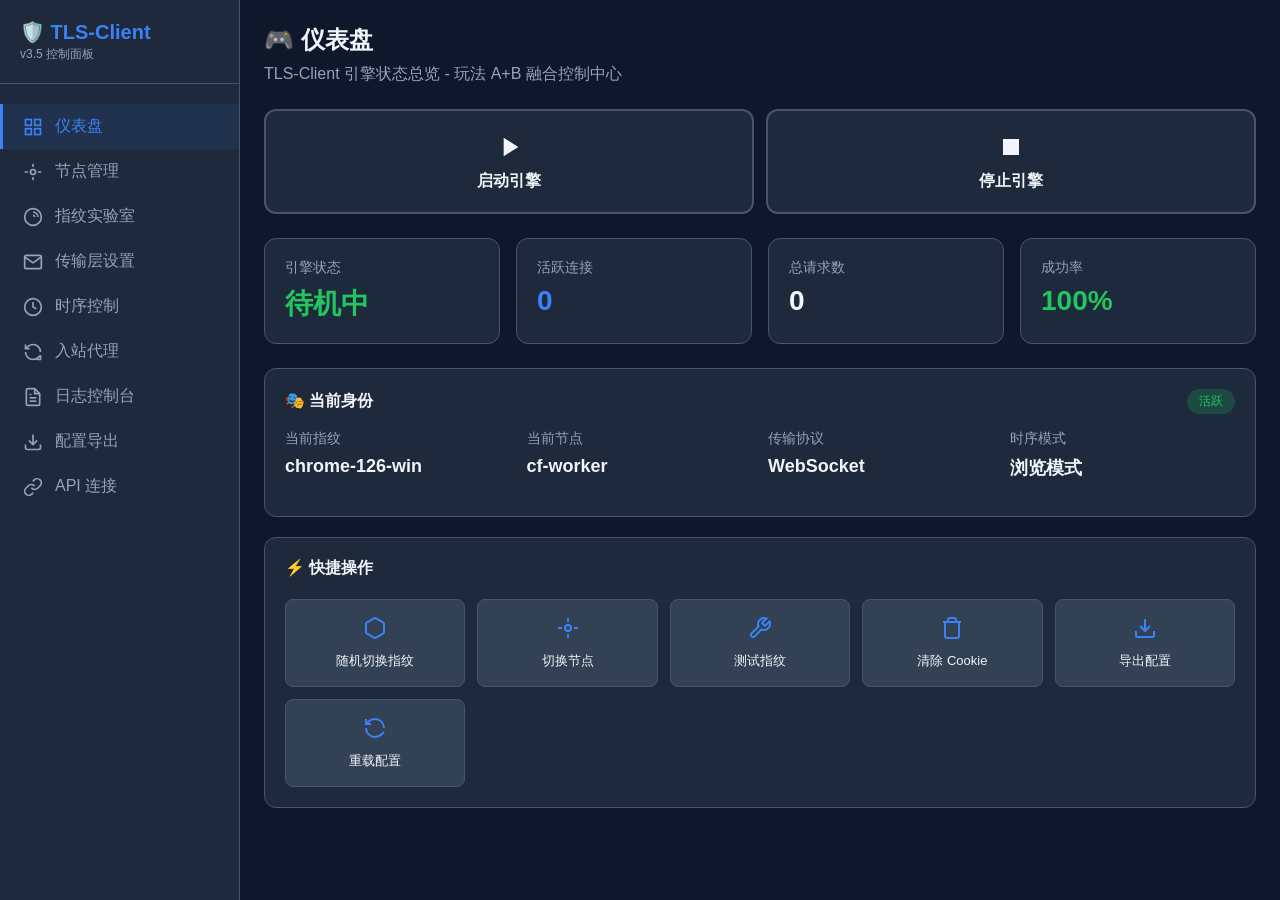
==== pkg/api/webui/index.html @ 2408e182 "Create index.html" ====
<!DOCTYPE html>
<html lang="zh-CN">
<head>
    <meta charset="UTF-8">
    <meta name="viewport" content="width=device-width, initial-scale=1.0">
    <title>TLS-Client 控制面板 v3.5</title>
    <style>
        * { margin: 0; padding: 0; box-sizing: border-box; }
        :root {
            --bg-primary: #0f172a;
            --bg-secondary: #1e293b;
            --bg-tertiary: #334155;
            --text-primary: #f1f5f9;
            --text-secondary: #94a3b8;
            --accent-blue: #3b82f6;
            --accent-green: #22c55e;
            --accent-yellow: #eab308;
            --accent-red: #ef4444;
            --accent-purple: #a855f7;
            --border-color: #475569;
        }
        body {
            font-family: -apple-system, BlinkMacSystemFont, 'Segoe UI', Roboto, sans-serif;
            background: var(--bg-primary);
            color: var(--text-primary);
            min-height: 100vh;
            display: flex;
        }
        .sidebar {
            width: 240px;
            background: var(--bg-secondary);
            border-right: 1px solid var(--border-color);
            padding: 20px 0;
            display: flex;
            flex-direction: column;
        }
        .logo {
            padding: 0 20px 20px;
            border-bottom: 1px solid var(--border-color);
            margin-bottom: 20px;
        }
        .logo h1 {
            font-size: 20px;
            color: var(--accent-blue);
        }
        .logo span {
            font-size: 12px;
            color: var(--text-secondary);
        }
        .nav-item {
            padding: 12px 20px;
            cursor: pointer;
            display: flex;
            align-items: center;
            gap: 12px;
            color: var(--text-secondary);
            transition: all 0.2s;
            border-left: 3px solid transparent;
        }
        .nav-item:hover {
            background: var(--bg-tertiary);
            color: var(--text-primary);
        }
        .nav-item.active {
            background: rgba(59, 130, 246, 0.1);
            color: var(--accent-blue);
            border-left-color: var(--accent-blue);
        }
        .nav-item svg {
            width: 20px;
            height: 20px;
        }
        .main-content {
            flex: 1;
            padding: 24px;
            overflow-y: auto;
            max-height: 100vh;
        }
        .page { display: none; }
        .page.active { display: block; }
        .page-header {
            margin-bottom: 24px;
        }
        .page-header h2 {
            font-size: 24px;
            margin-bottom: 8px;
        }
        .page-header p {
            color: var(--text-secondary);
        }
        .card {
            background: var(--bg-secondary);
            border: 1px solid var(--border-color);
            border-radius: 12px;
            padding: 20px;
            margin-bottom: 20px;
        }
        .card-header {
            display: flex;
            justify-content: space-between;
            align-items: center;
            margin-bottom: 16px;
        }
        .card-header h3 {
            font-size: 16px;
            display: flex;
            align-items: center;
            gap: 8px;
        }
        .stats-grid {
            display: grid;
            grid-template-columns: repeat(auto-fit, minmax(200px, 1fr));
            gap: 16px;
            margin-bottom: 24px;
        }
        .stat-card {
            background: var(--bg-secondary);
            border: 1px solid var(--border-color);
            border-radius: 12px;
            padding: 20px;
        }
        .stat-card .label {
            color: var(--text-secondary);
            font-size: 14px;
            margin-bottom: 8px;
        }
        .stat-card .value {
            font-size: 28px;
            font-weight: bold;
        }
        .stat-card .value.green { color: var(--accent-green); }
        .stat-card .value.blue { color: var(--accent-blue); }
        .stat-card .value.yellow { color: var(--accent-yellow); }
        .stat-card .value.red { color: var(--accent-red); }
        .form-group {
            margin-bottom: 16px;
        }
        .form-group label {
            display: block;
            margin-bottom: 8px;
            color: var(--text-secondary);
            font-size: 14px;
        }
        .form-group input,
        .form-group select,
        .form-group textarea {
            width: 100%;
            padding: 10px 14px;
            background: var(--bg-tertiary);
            border: 1px solid var(--border-color);
            border-radius: 8px;
            color: var(--text-primary);
            font-size: 14px;
        }
        .form-group input:focus,
        .form-group select:focus,
        .form-group textarea:focus {
            outline: none;
            border-color: var(--accent-blue);
        }
        .form-group textarea {
            min-height: 120px;
            font-family: monospace;
        }
        .form-row {
            display: grid;
            grid-template-columns: repeat(auto-fit, minmax(200px, 1fr));
            gap: 16px;
        }
        .btn {
            padding: 10px 20px;
            border: none;
            border-radius: 8px;
            font-size: 14px;
            font-weight: 500;
            cursor: pointer;
            display: inline-flex;
            align-items: center;
            gap: 8px;
            transition: all 0.2s;
        }
        .btn-primary {
            background: var(--accent-blue);
            color: white;
        }
        .btn-primary:hover {
            background: #2563eb;
        }
        .btn-success {
            background: var(--accent-green);
            color: white;
        }
        .btn-success:hover {
            background: #16a34a;
        }
        .btn-danger {
            background: var(--accent-red);
            color: white;
        }
        .btn-danger:hover {
            background: #dc2626;
        }
        .btn-secondary {
            background: var(--bg-tertiary);
            color: var(--text-primary);
            border: 1px solid var(--border-color);
        }
        .btn-secondary:hover {
            background: var(--border-color);
        }
        .btn-group {
            display: flex;
            gap: 12px;
            flex-wrap: wrap;
        }
        .badge {
            padding: 4px 12px;
            border-radius: 20px;
            font-size: 12px;
            font-weight: 500;
        }
        .badge-green {
            background: rgba(34, 197, 94, 0.2);
            color: var(--accent-green);
        }
        .badge-blue {
            background: rgba(59, 130, 246, 0.2);
            color: var(--accent-blue);
        }
        .badge-yellow {
            background: rgba(234, 179, 8, 0.2);
            color: var(--accent-yellow);
        }
        .badge-red {
            background: rgba(239, 68, 68, 0.2);
            color: var(--accent-red);
        }
        .fingerprint-grid {
            display: grid;
            grid-template-columns: repeat(auto-fill, minmax(280px, 1fr));
            gap: 16px;
        }
        .fingerprint-card {
            background: var(--bg-tertiary);
            border: 2px solid var(--border-color);
            border-radius: 12px;
            padding: 16px;
            cursor: pointer;
            transition: all 0.2s;
        }
        .fingerprint-card:hover {
            border-color: var(--accent-blue);
        }
        .fingerprint-card.selected {
            border-color: var(--accent-green);
            background: rgba(34, 197, 94, 0.1);
        }
        .fingerprint-card .header {
            display: flex;
            justify-content: space-between;
            align-items: flex-start;
            margin-bottom: 12px;
        }
        .fingerprint-card .name {
            font-weight: 600;
            font-size: 16px;
        }
        .fingerprint-card .tags {
            display: flex;
            gap: 6px;
            flex-wrap: wrap;
        }
        .fingerprint-card .tag {
            padding: 2px 8px;
            background: var(--bg-secondary);
            border-radius: 4px;
            font-size: 11px;
            color: var(--text-secondary);
        }
        .fingerprint-card .tag.latest {
            background: var(--accent-green);
            color: white;
        }
        .fingerprint-card .info {
            display: flex;
            gap: 16px;
            font-size: 13px;
            color: var(--text-secondary);
        }
        .node-list {
            display: flex;
            flex-direction: column;
            gap: 12px;
        }
        .node-item {
            background: var(--bg-tertiary);
            border: 1px solid var(--border-color);
            border-radius: 12px;
            padding: 16px;
            display: flex;
            justify-content: space-between;
            align-items: center;
        }
        .node-item.active {
            border-color: var(--accent-green);
            background: rgba(34, 197, 94, 0.1);
        }
        .node-info h4 {
            font-size: 16px;
            margin-bottom: 6px;
        }
        .node-info .details {
            display: flex;
            gap: 16px;
            font-size: 13px;
            color: var(--text-secondary);
        }
        .node-actions {
            display: flex;
            gap: 8px;
        }
        .log-console {
            background: #000;
            border-radius: 8px;
            padding: 16px;
            font-family: 'Monaco', 'Consolas', monospace;
            font-size: 13px;
            height: 400px;
            overflow-y: auto;
        }
        .log-line {
            margin-bottom: 4px;
            line-height: 1.5;
        }
        .log-line .time {
            color: #666;
            margin-right: 8px;
        }
        .log-line.info { color: #3b82f6; }
        .log-line.warn { color: #eab308; }
        .log-line.error { color: #ef4444; }
        .log-line.debug { color: #a855f7; }
        .code-block {
            background: #000;
            border-radius: 8px;
            padding: 16px;
            font-family: 'Monaco', 'Consolas', monospace;
            font-size: 13px;
            overflow-x: auto;
            white-space: pre;
            line-height: 1.6;
        }
        .switch {
            position: relative;
            width: 48px;
            height: 24px;
        }
        .switch input {
            opacity: 0;
            width: 0;
            height: 0;
        }
        .switch .slider {
            position: absolute;
            cursor: pointer;
            top: 0;
            left: 0;
            right: 0;
            bottom: 0;
            background: var(--bg-tertiary);
            border-radius: 24px;
            transition: 0.3s;
        }
        .switch .slider:before {
            position: absolute;
            content: "";
            height: 18px;
            width: 18px;
            left: 3px;
            bottom: 3px;
            background: white;
            border-radius: 50%;
            transition: 0.3s;
        }
        .switch input:checked + .slider {
            background: var(--accent-green);
        }
        .switch input:checked + .slider:before {
            transform: translateX(24px);
        }
        .toggle-row {
            display: flex;
            justify-content: space-between;
            align-items: center;
            padding: 12px 0;
            border-bottom: 1px solid var(--border-color);
        }
        .toggle-row:last-child {
            border-bottom: none;
        }
        .toggle-row .label-group h4 {
            font-size: 14px;
            margin-bottom: 4px;
        }
        .toggle-row .label-group p {
            font-size: 12px;
            color: var(--text-secondary);
        }
        .api-status {
            display: flex;
            align-items: center;
            gap: 8px;
            padding: 12px 16px;
            background: var(--bg-tertiary);
            border-radius: 8px;
            margin-bottom: 20px;
        }
        .api-status .dot {
            width: 10px;
            height: 10px;
            border-radius: 50%;
        }
        .api-status .dot.connected { background: var(--accent-green); }
        .api-status .dot.disconnected { background: var(--accent-red); }
        .tabs {
            display: flex;
            gap: 4px;
            margin-bottom: 20px;
            background: var(--bg-tertiary);
            padding: 4px;
            border-radius: 8px;
        }
        .tab {
            padding: 8px 16px;
            border-radius: 6px;
            cursor: pointer;
            font-size: 14px;
            color: var(--text-secondary);
            transition: all 0.2s;
        }
        .tab:hover {
            color: var(--text-primary);
        }
        .tab.active {
            background: var(--accent-blue);
            color: white;
        }
        .engine-controls {
            display: flex;
            gap: 12px;
            margin-bottom: 24px;
        }
        .engine-btn {
            flex: 1;
            padding: 20px;
            border-radius: 12px;
            border: 2px solid var(--border-color);
            background: var(--bg-secondary);
            color: var(--text-primary);
            font-size: 16px;
            font-weight: 600;
            cursor: pointer;
            display: flex;
            flex-direction: column;
            align-items: center;
            gap: 8px;
            transition: all 0.2s;
        }
        .engine-btn:hover {
            border-color: var(--accent-blue);
        }
        .engine-btn.start:hover {
            border-color: var(--accent-green);
            background: rgba(34, 197, 94, 0.1);
        }
        .engine-btn.stop:hover {
            border-color: var(--accent-red);
            background: rgba(239, 68, 68, 0.1);
        }
        .engine-btn svg {
            width: 32px;
            height: 32px;
        }
        .quick-actions {
            display: grid;
            grid-template-columns: repeat(auto-fit, minmax(150px, 1fr));
            gap: 12px;
            margin-top: 20px;
        }
        .quick-action {
            padding: 16px;
            background: var(--bg-tertiary);
            border: 1px solid var(--border-color);
            border-radius: 8px;
            text-align: center;
            cursor: pointer;
            transition: all 0.2s;
        }
        .quick-action:hover {
            border-color: var(--accent-blue);
            background: rgba(59, 130, 246, 0.1);
        }
        .quick-action svg {
            width: 24px;
            height: 24px;
            margin-bottom: 8px;
            color: var(--accent-blue);
        }
        .quick-action span {
            display: block;
            font-size: 13px;
        }
        @media (max-width: 768px) {
            .sidebar {
                position: fixed;
                left: -240px;
                height: 100vh;
                z-index: 100;
                transition: left 0.3s;
            }
            .sidebar.open {
                left: 0;
            }
            .main-content {
                padding: 16px;
            }
            .stats-grid {
                grid-template-columns: 1fr 1fr;
            }
        }
    </style>
</head>
<body>
    <div class="sidebar">
        <div class="logo">
            <h1>🛡️ TLS-Client</h1>
            <span>v3.5 控制面板</span>
        </div>
        <nav>
            <div class="nav-item active" data-page="dashboard">
                <svg viewBox="0 0 24 24" fill="none" stroke="currentColor" stroke-width="2"><rect x="3" y="3" width="7" height="7"/><rect x="14" y="3" width="7" height="7"/><rect x="14" y="14" width="7" height="7"/><rect x="3" y="14" width="7" height="7"/></svg>
                仪表盘
            </div>
            <div class="nav-item" data-page="nodes">
                <svg viewBox="0 0 24 24" fill="none" stroke="currentColor" stroke-width="2"><circle cx="12" cy="12" r="3"/><path d="M12 2v4m0 12v4M2 12h4m12 0h4"/></svg>
                节点管理
            </div>
            <div class="nav-item" data-page="fingerprint">
                <svg viewBox="0 0 24 24" fill="none" stroke="currentColor" stroke-width="2"><path d="M12 2a10 10 0 0 1 10 10c0 5.52-4.48 10-10 10S2 17.52 2 12 6.48 2 12 2z"/><path d="M12 6a6 6 0 0 1 6 6"/><path d="M12 10a2 2 0 0 1 2 2"/></svg>
                指纹实验室
            </div>
            <div class="nav-item" data-page="transport">
                <svg viewBox="0 0 24 24" fill="none" stroke="currentColor" stroke-width="2"><path d="M4 4h16c1.1 0 2 .9 2 2v12c0 1.1-.9 2-2 2H4c-1.1 0-2-.9-2-2V6c0-1.1.9-2 2-2z"/><path d="M22 6l-10 7L2 6"/></svg>
                传输层设置
            </div>
            <div class="nav-item" data-page="cadence">
                <svg viewBox="0 0 24 24" fill="none" stroke="currentColor" stroke-width="2"><circle cx="12" cy="12" r="10"/><path d="M12 6v6l4 2"/></svg>
                时序控制
            </div>
            <div class="nav-item" data-page="inbound">
                <svg viewBox="0 0 24 24" fill="none" stroke="currentColor" stroke-width="2"><path d="M21 12a9 9 0 0 0-9-9 9.75 9.75 0 0 0-6.74 2.74L3 8"/><path d="M3 3v5h5"/><path d="M3 12a9 9 0 0 0 9 9 9.75 9.75 0 0 0 6.74-2.74L21 16"/><path d="M16 21h5v-5"/></svg>
                入站代理
            </div>
            <div class="nav-item" data-page="logs">
                <svg viewBox="0 0 24 24" fill="none" stroke="currentColor" stroke-width="2"><path d="M14 2H6a2 2 0 0 0-2 2v16a2 2 0 0 0 2 2h12a2 2 0 0 0 2-2V8z"/><path d="M14 2v6h6"/><path d="M16 13H8"/><path d="M16 17H8"/><path d="M10 9H8"/></svg>
                日志控制台
            </div>
            <div class="nav-item" data-page="export">
                <svg viewBox="0 0 24 24" fill="none" stroke="currentColor" stroke-width="2"><path d="M21 15v4a2 2 0 0 1-2 2H5a2 2 0 0 1-2-2v-4"/><path d="M7 10l5 5 5-5"/><path d="M12 15V3"/></svg>
                配置导出
            </div>
            <div class="nav-item" data-page="api">
                <svg viewBox="0 0 24 24" fill="none" stroke="currentColor" stroke-width="2"><path d="M10 13a5 5 0 0 0 7.54.54l3-3a5 5 0 0 0-7.07-7.07l-1.72 1.71"/><path d="M14 11a5 5 0 0 0-7.54-.54l-3 3a5 5 0 0 0 7.07 7.07l1.71-1.71"/></svg>
                API 连接
            </div>
        </nav>
    </div>
    <div class="main-content">
        <!-- 仪表盘 -->
        <div class="page active" id="page-dashboard">
            <div class="page-header">
                <h2>🎮 仪表盘</h2>
                <p>TLS-Client 引擎状态总览 - 玩法 A+B 融合控制中心</p>
            </div>
            <div class="engine-controls">
                <button class="engine-btn start" onclick="startEngine()">
                    <svg viewBox="0 0 24 24" fill="currentColor"><path d="M8 5v14l11-7z"/></svg>
                    启动引擎
                </button>
                <button class="engine-btn stop" onclick="stopEngine()">
                    <svg viewBox="0 0 24 24" fill="currentColor"><rect x="6" y="6" width="12" height="12"/></svg>
                    停止引擎
                </button>
            </div>
            <div class="stats-grid">
                <div class="stat-card">
                    <div class="label">引擎状态</div>
                    <div class="value green" id="engine-status">待机中</div>
                </div>
                <div class="stat-card">
                    <div class="label">活跃连接</div>
                    <div class="value blue" id="active-conns">0</div>
                </div>
                <div class="stat-card">
                    <div class="label">总请求数</div>
                    <div class="value" id="total-requests">0</div>
                </div>
                <div class="stat-card">
                    <div class="label">成功率</div>
                    <div class="value green" id="success-rate">100%</div>
                </div>
            </div>
            <div class="card">
                <div class="card-header">
                    <h3>🎭 当前身份</h3>
                    <span class="badge badge-green">活跃</span>
                </div>
                <div class="form-row">
                    <div class="form-group">
                        <label>当前指纹</label>
                        <div style="font-size: 18px; font-weight: 600;" id="current-fp">chrome-126-win</div>
                    </div>
                    <div class="form-group">
                        <label>当前节点</label>
                        <div style="font-size: 18px; font-weight: 600;" id="current-node">cf-worker</div>
                    </div>
                    <div class="form-group">
                        <label>传输协议</label>
                        <div style="font-size: 18px; font-weight: 600;" id="current-transport">WebSocket</div>
                    </div>
                    <div class="form-group">
                        <label>时序模式</label>
                        <div style="font-size: 18px; font-weight: 600;" id="current-cadence">浏览模式</div>
                    </div>
                </div>
            </div>
            <div class="card">
                <div class="card-header">
                    <h3>⚡ 快捷操作</h3>
                </div>
                <div class="quick-actions">
                    <div class="quick-action" onclick="randomizeFingerprint()">
                        <svg viewBox="0 0 24 24" fill="none" stroke="currentColor" stroke-width="2"><path d="M21 16V8a2 2 0 0 0-1-1.73l-7-4a2 2 0 0 0-2 0l-7 4A2 2 0 0 0 3 8v8a2 2 0 0 0 1 1.73l7 4a2 2 0 0 0 2 0l7-4A2 2 0 0 0 21 16z"/></svg>
                        <span>随机切换指纹</span>
                    </div>
                    <div class="quick-action" onclick="switchNode()">
                        <svg viewBox="0 0 24 24" fill="none" stroke="currentColor" stroke-width="2"><circle cx="12" cy="12" r="3"/><path d="M12 2v4m0 12v4M2 12h4m12 0h4"/></svg>
                        <span>切换节点</span>
                    </div>
                    <div class="quick-action" onclick="testFingerprint()">
                        <svg viewBox="0 0 24 24" fill="none" stroke="currentColor" stroke-width="2"><path d="M14.7 6.3a1 1 0 0 0 0 1.4l1.6 1.6a1 1 0 0 0 1.4 0l3.77-3.77a6 6 0 0 1-7.94 7.94l-6.91 6.91a2.12 2.12 0 0 1-3-3l6.91-6.91a6 6 0 0 1 7.94-7.94l-3.76 3.76z"/></svg>
                        <span>测试指纹</span>
                    </div>
                    <div class="quick-action" onclick="clearCookies()">
                        <svg viewBox="0 0 24 24" fill="none" stroke="currentColor" stroke-width="2"><path d="M3 6h18"/><path d="M19 6v14a2 2 0 0 1-2 2H7a2 2 0 0 1-2-2V6m3 0V4a2 2 0 0 1 2-2h4a2 2 0 0 1 2 2v2"/></svg>
                        <span>清除 Cookie</span>
                    </div>
                    <div class="quick-action" onclick="exportConfig()">
                        <svg viewBox="0 0 24 24" fill="none" stroke="currentColor" stroke-width="2"><path d="M21 15v4a2 2 0 0 1-2 2H5a2 2 0 0 1-2-2v-4"/><path d="M7 10l5 5 5-5"/><path d="M12 15V3"/></svg>
                        <span>导出配置</span>
                    </div>
                    <div class="quick-action" onclick="reloadEngine()">
                        <svg viewBox="0 0 24 24" fill="none" stroke="currentColor" stroke-width="2"><path d="M21 12a9 9 0 0 0-9-9 9.75 9.75 0 0 0-6.74 2.74L3 8"/><path d="M3 3v5h5"/><path d="M3 12a9 9 0 0 0 9 9 9.75 9.75 0 0 0 6.74-2.74L21 16"/></svg>
                        <span>重载配置</span>
                    </div>
                </div>
            </div>
        </div>
        <!-- 节点管理 -->
        <div class="page" id="page-nodes">
            <div class="page-header">
                <h2>🌐 节点管理</h2>
                <p>配置出站节点 - 支持 CF Worker / VPS / Xlink 借力</p>
            </div>
            <div class="card">
                <div class="card-header">
                    <h3>添加新节点</h3>
                </div>
                <div class="form-row">
                    <div class="form-group">
                        <label>节点名称</label>
                        <input type="text" id="node-name" placeholder="my-node">
                    </div>
                    <div class="form-group">
                        <label>地址</label>
                        <input type="text" id="node-address" placeholder="162.159.19.211:443">
                    </div>
                </div>
                <div class="form-row">
                    <div class="form-group">
                        <label>SNI (域名)</label>
                        <input type="text" id="node-sni" placeholder="your-worker.workers.dev">
                    </div>
                    <div class="form-group">
                        <label>传输协议</label>
                        <select id="node-transport">
                            <option value="ws">WebSocket</option>
                            <option value="h2">HTTP/2</option>
                            <option value="raw">Raw TCP</option>
                        </select>
                    </div>
                </div>
                <div class="form-row">
                    <div class="form-group">
                        <label>WebSocket 路径</label>
                        <input type="text" id="node-ws-path" placeholder="/">
                    </div>
                    <div class="form-group">
                        <label>指定指纹 (可选)</label>
                        <select id="node-fingerprint">
                            <option value="">使用全局设置</option>
                            <option value="chrome-126-win">Chrome 126 Windows</option>
                            <option value="chrome-126-mac">Chrome 126 macOS</option>
                            <option value="firefox-127-win">Firefox 127 Windows</option>
                            <option value="safari-17-mac">Safari 17 macOS</option>
                        </select>
                    </div>
                </div>
                <div class="card" style="background: var(--bg-tertiary); margin-top: 16px;">
                    <h4 style="margin-bottom: 12px;">🔗 Xlink 借力配置 (可选)</h4>
                    <div class="form-row">
                        <div class="form-group">
                            <label>远程 SOCKS5 代理</label>
                            <input type="text" id="node-socks5" placeholder="user:pass@proxy.example.com:1080">
                        </div>
                        <div class="form-group">
                            <label>Fallback 地址</label>
                            <input type="text" id="node-fallback" placeholder="proxyip.example.net:443">
                        </div>
                    </div>
                </div>
                <div class="btn-group" style="margin-top: 16px;">
                    <button class="btn btn-primary" onclick="addNode()">添加节点</button>
                </div>
            </div>
            <div class="card">
                <div class="card-header">
                    <h3>节点列表</h3>
                </div>
                <div class="node-list" id="node-list">
                    <div class="node-item active">
                        <div class="node-info">
                            <h4>cf-worker <span class="badge badge-green">活跃</span></h4>
                            <div class="details">
                                <span>📍 162.159.19.211:443</span>
                                <span>🔒 your-worker.workers.dev</span>
                                <span>🚀 WebSocket</span>
                            </div>
                        </div>
                        <div class="node-actions">
                            <button class="btn btn-secondary" onclick="editNode('cf-worker')">编辑</button>
                            <button class="btn btn-success" disabled>已激活</button>
                        </div>
                    </div>
                </div>
            </div>
        </div>
        <!-- 指纹实验室 -->
        <div class="page" id="page-fingerprint">
            <div class="page-header">
                <h2>🎭 指纹实验室</h2>
                <p>选择浏览器指纹配置 - 支持 17 种真实浏览器指纹</p>
            </div>
            <div class="card">
                <div class="card-header">
                    <h3>轮换模式</h3>
                </div>
                <div class="form-row">
                    <div class="form-group">
                        <label>选择模式</label>
                        <select id="rotation-mode" onchange="updateRotationMode()">
                            <option value="fixed">固定 - 始终使用同一指纹</option>
                            <option value="random">随机 - 每次连接随机选择</option>
                            <option value="per-domain">按域名 - 相同域名使用相同指纹</option>
                            <option value="timed">定时 - 按时间间隔轮换</option>
                            <option value="weighted">加权 - 按权重随机选择</option>
                        </select>
                    </div>
                    <div class="form-group" id="timed-interval" style="display: none;">
                        <label>轮换间隔</label>
                        <input type="text" placeholder="5m" value="5m">
                    </div>
                </div>
            </div>
            <div class="card">
                <div class="card-header">
                    <h3>选择指纹</h3>
                    <div class="btn-group">
                        <button class="btn btn-secondary" onclick="filterFingerprints('all')">全部</button>
                        <button class="btn btn-secondary" onclick="filterFingerprints('chrome')">Chrome</button>
                        <button class="btn btn-secondary" onclick="filterFingerprints('firefox')">Firefox</button>
                        <button class="btn btn-secondary" onclick="filterFingerprints('safari')">Safari</button>
                        <button class="btn btn-secondary" onclick="filterFingerprints('edge')">Edge</button>
                    </div>
                </div>
                <div class="fingerprint-grid" id="fingerprint-grid">
                    <!-- 指纹卡片会通过JS生成 -->
                </div>
            </div>
            <div class="card">
                <div class="card-header">
                    <h3>🧪 指纹测试</h3>
                </div>
                <p style="color: var(--text-secondary); margin-bottom: 16px;">
                    测试当前选定指纹的 TLS + HTTP/2 特征
                </p>
                <div class="btn-group">
                    <button class="btn btn-primary" onclick="testFingerprint()">🔬 开始测试</button>
                    <button class="btn btn-secondary" onclick="testWithFpserver()">使用本地 fpserver</button>
                </div>
                <div id="fingerprint-result" style="margin-top: 16px; display: none;">
                    <div class="code-block" id="fp-result-content"></div>
                </div>
            </div>
        </div>
        <!-- 传输层设置 -->
        <div class="page" id="page-transport">
            <div class="page-header">
                <h2>🚀 传输层设置</h2>
                <p>配置传输协议和 TLS 验证模式</p>
            </div>
            <div class="card">
                <div class="card-header">
                    <h3>TLS 验证模式</h3>
                </div>
                <div class="form-group">
                    <select id="tls-verify-mode">
                        <option value="sni-skip">SNI-Skip - 验证证书链但不验证域名（域前置推荐）</option>
                        <option value="strict">严格模式 - 验证证书链和域名</option>
                        <option value="insecure">不安全 - 跳过所有验证（仅测试）</option>
                        <option value="pin">证书固定 - 验证证书 SHA256 哈希</option>
                    </select>
                </div>
                <div class="form-group" id="cert-pin-group" style="display: none;">
                    <label>证书哈希 (SHA256)</label>
                    <input type="text" id="cert-pin" placeholder="abc123...">
                </div>
            </div>
            <div class="card">
                <div class="card-header">
                    <h3>传输协议特性</h3>
                </div>
                <div style="display: grid; grid-template-columns: repeat(3, 1fr); gap: 16px;">
                    <div class="stat-card">
                        <div class="label">WebSocket</div>
                        <div style="font-size: 14px; color: var(--text-secondary); margin-top: 8px;">
                            ✅ 二进制支持<br>
                            ✅ CF Worker 兼容<br>
                            ❌ 无多路复用
                        </div>
                    </div>
                    <div class="stat-card">
                        <div class="label">HTTP/2 (指纹引擎)</div>
                        <div style="font-size: 14px; color: var(--text-secondary); margin-top: 8px;">
                            ✅ 完整 H2 指纹<br>
                            ✅ SETTINGS 控制<br>
                            ✅ PRIORITY 帧
                        </div>
                    </div>
                    <div class="stat-card">
                        <div class="label">Raw TCP</div>
                        <div style="font-size: 14px; color: var(--text-secondary); margin-top: 8px;">
                            ✅ 最低延迟<br>
                            ❌ 需要 VPS<br>
                            ❌ 易被检测
                        </div>
                    </div>
                </div>
            </div>
            <div class="card">
                <div class="card-header">
                    <h3>传输层回退</h3>
                </div>
                <p style="color: var(--text-secondary); margin-bottom: 16px;">
                    配置传输失败时的回退顺序
                </p>
                <div class="form-group">
                    <label>回退顺序 (逗号分隔)</label>
                    <input type="text" id="transport-fallback" placeholder="ws,h2,raw" value="ws,h2,raw">
                </div>
            </div>
        </div>
        <!-- 时序控制 -->
        <div class="page" id="page-cadence">
            <div class="page-header">
                <h2>⏱️ 时序控制</h2>
                <p>配置请求时序节奏 - 模拟真人浏览行为</p>
            </div>
            <div class="card">
                <div class="card-header">
                    <h3>时序模式 (Cadence)</h3>
                </div>
                <div class="form-row">
                    <div class="form-group">
                        <label>选择模式</label>
                        <select id="cadence-mode" onchange="updateCadenceMode()">
                            <option value="none">无 - 不添加延迟</option>
                            <option value="browsing" selected>浏览模式 - 1-5秒随机延迟</option>
                            <option value="fast">快速模式 - 100-500ms 延迟</option>
                            <option value="aggressive">激进模式 - 0-100ms 延迟</option>
                            <option value="random">随机模式 - 0-10秒随机</option>
                            <option value="custom">自定义</option>
                        </select>
                    </div>
                    <div class="form-group">
                        <label>抖动系数 (0-1)</label>
                        <input type="number" id="cadence-jitter" value="0.3" min="0" max="1" step="0.1">
                    </div>
                </div>
                <div id="custom-cadence" style="display: none;">
                    <div class="form-row">
                        <div class="form-group">
                            <label>最小延迟</label>
                            <input type="text" id="cadence-min" placeholder="500ms">
                        </div>
                        <div class="form-group">
                            <label>最大延迟</label>
                            <input type="text" id="cadence-max" placeholder="3s">
                        </div>
                    </div>
                </div>
            </div>
            <div class="card">
                <div class="card-header">
                    <h3>Cookie 管理</h3>
                </div>
                <div class="toggle-row">
                    <div class="label-group">
                        <h4>启用 Cookie 管理</h4>
                        <p>自动保存和发送 Cookie，模拟真实浏览会话</p>
                    </div>
                    <label class="switch">
                        <input type="checkbox" id="cookie-enabled" checked>
                        <span class="slider"></span>
                    </label>
                </div>
                <div class="toggle-row">
                    <div class="label-group">
                        <h4>指纹轮换时清除</h4>
                        <p>切换指纹时自动清除所有 Cookie</p>
                    </div>
                    <label class="switch">
                        <input type="checkbox" id="cookie-clear-on-rotation">
                        <span class="slider"></span>
                    </label>
                </div>
                <div class="btn-group" style="margin-top: 16px;">
                    <button class="btn btn-danger" onclick="clearCookies()">清除所有 Cookie</button>
                    <button class="btn btn-secondary" onclick="viewCookies()">查看当前 Cookie</button>
                </div>
            </div>
            <div class="card">
                <div class="card-header">
                    <h3>重定向控制</h3>
                </div>
                <div class="toggle-row">
                    <div class="label-group">
                        <h4>跟随重定向</h4>
                        <p>自动跟随 HTTP 重定向</p>
                    </div>
                    <label class="switch">
                        <input type="checkbox" id="follow-redirects" checked>
                        <span class="slider"></span>
                    </label>
                </div>
                <div class="form-group" style="margin-top: 16px;">
                    <label>最大重定向次数</label>
                    <input type="number" id="max-redirects" value="10" min="0" max="50">
                </div>
            </div>
        </div>
        <!-- 入站代理 -->
        <div class="page" id="page-inbound">
            <div class="page-header">
                <h2>📥 入站代理</h2>
                <p>配置本地代理服务器 - SOCKS5 / HTTP CONNECT</p>
            </div>
            <div class="card">
                <div class="card-header">
                    <h3>SOCKS5 代理</h3>
                    <label class="switch">
                        <input type="checkbox" id="socks5-enabled" checked>
                        <span class="slider"></span>
                    </label>
                </div>
                <div class="form-row">
                    <div class="form-group">
                        <label>监听地址</label>
                        <input type="text" id="socks5-listen" value="127.0.0.1:1080">
                    </div>
                    <div class="form-group">
                        <label>用户名 (可选)</label>
                        <input type="text" id="socks5-username" placeholder="留空则无认证">
                    </div>
                    <div class="form-group">
                        <label>密码 (可选)</label>
                        <input type="password" id="socks5-password" placeholder="留空则无认证">
                    </div>
                </div>
            </div>
            <div class="card">
                <div class="card-header">
                    <h3>HTTP CONNECT 代理</h3>
                    <label class="switch">
                        <input type="checkbox" id="http-enabled" checked>
                        <span class="slider"></span>
                    </label>
                </div>
                <div class="form-row">
                    <div class="form-group">
                        <label>监听地址</label>
                        <input type="text" id="http-listen" value="127.0.0.1:8080">
                    </div>
                </div>
            </div>
            <div class="card">
                <div class="card-header">
                    <h3>使用说明</h3>
                </div>
                <div style="color: var(--text-secondary); line-height: 1.8;">
                    <p><strong>浏览器设置：</strong></p>
                    <p>• SOCKS5 代理: <code style="background: var(--bg-tertiary); padding: 2px 6px; border-radius: 4px;">127.0.0.1:1080</code></p>
                    <p>• HTTP 代理: <code style="background: var(--bg-tertiary); padding: 2px 6px; border-radius: 4px;">127.0.0.1:8080</code></p>
                    <br>
                    <p><strong>curl 测试：</strong></p>
                    <code style="background: var(--bg-tertiary); padding: 8px 12px; border-radius: 4px; display: block; margin-top: 8px;">
                        curl -x socks5://127.0.0.1:1080 https://httpbin.org/ip
                    </code>
                </div>
            </div>
        </div>
        <!-- 日志控制台 -->
        <div class="page" id="page-logs">
            <div class="page-header">
                <h2>📋 日志控制台</h2>
                <p>实时查看引擎运行日志</p>
            </div>
            <div class="card">
                <div class="card-header">
                    <h3>日志过滤</h3>
                    <div class="btn-group">
                        <button class="btn btn-secondary" onclick="filterLogs('all')">全部</button>
                        <button class="btn btn-secondary" onclick="filterLogs('info')">INFO</button>
                        <button class="btn btn-secondary" onclick="filterLogs('warn')">WARN</button>
                        <button class="btn btn-secondary" onclick="filterLogs('error')">ERROR</button>
                        <button class="btn btn-secondary" onclick="filterLogs('debug')">DEBUG</button>
                    </div>
                </div>
                <div class="form-group">
                    <input type="text" id="log-search" placeholder="搜索关键字..." onkeyup="searchLogs()">
                </div>
            </div>
            <div class="card">
                <div class="card-header">
                    <h3>日志输出</h3>
                    <div class="btn-group">
                        <button class="btn btn-secondary" onclick="clearLogs()">清空</button>
                        <button class="btn btn-secondary" onclick="exportLogs()">导出</button>
                        <button class="btn btn-primary" onclick="toggleAutoScroll()">自动滚动</button>
                    </div>
                </div>
                <div class="log-console" id="log-console">
                    <div class="log-line info"><span class="time">10:23:45</span>[INFO] TLS-Client 控制面板已加载</div>
                    <div class="log-line info"><span class="time">10:23:45</span>[INFO] 等待引擎连接...</div>
                    <div class="log-line debug"><span class="time">10:23:46</span>[DEBUG] 当前指纹: chrome-126-win</div>
                    <div class="log-line debug"><span class="time">10:23:46</span>[DEBUG] 时序模式: browsing</div>
                </div>
            </div>
        </div>
        <!-- 配置导出 -->
        <div class="page" id="page-export">
            <div class="page-header">
                <h2>📤 配置导出</h2>
                <p>生成 config.yaml 配置文件</p>
            </div>
            <div class="card">
                <div class="card-header">
                    <h3>配置预览</h3>
                    <div class="btn-group">
                        <button class="btn btn-primary" onclick="copyConfig()">📋 复制</button>
                        <button class="btn btn-success" onclick="downloadConfig()">💾 下载</button>
                    </div>
                </div>
                <div class="code-block" id="config-preview">
# TLS-Client Phase 3.5 配置文件
# 由控制面板生成
global:
  log_level: debug
  log_output: stderr
inbound:
  socks5:
    listen: 127.0.0.1:1080
  http:
    listen: 127.0.0.1:8080
fingerprint:
  rotation:
    mode: fixed
    profile: chrome-126-win
tls:
  verify_mode: sni-skip
nodes:
  - name: cf-worker
    address: "162.159.19.211:443"
    sni: "your-worker.workers.dev"
    transport: ws
    transport_opts:
      ws_path: "/"
    active: true
                </div>
            </div>
            <div class="card">
                <div class="card-header">
                    <h3>使用方法</h3>
                </div>
                <div style="color: var(--text-secondary); line-height: 2;">
                    <p>1. 点击「下载」按钮保存配置文件</p>
                    <p>2. 在命令行运行：</p>
                    <code style="background: var(--bg-tertiary); padding: 8px 12px; border-radius: 4px; display: block; margin: 8px 0;">
                        ./tls-client run -c config.yaml
                    </code>
                    <p>3. 或者连接到已运行的引擎 API</p>
                </div>
            </div>
        </div>
        <!-- API 连接 -->
        <div class="page" id="page-api">
            <div class="page-header">
                <h2>🔗 API 连接</h2>
                <p>连接到 TLS-Client 引擎 API</p>
            </div>
            <div class="api-status">
                <span class="dot disconnected" id="api-dot"></span>
                <span id="api-status-text">未连接</span>
            </div>
            <div class="card">
                <div class="card-header">
                    <h3>API 配置</h3>
                </div>
                <div class="form-row">
                    <div class="form-group">
                        <label>API 地址</label>
                        <input type="text" id="api-address" value="http://127.0.0.1:9090">
                    </div>
                    <div class="form-group">
                        <label>认证 Token (可选)</label>
                        <input type="password" id="api-token" placeholder="Bearer token">
                    </div>
                </div>
                <div class="btn-group">
                    <button class="btn btn-primary" onclick="connectApi()">连接</button>
                    <button class="btn btn-secondary" onclick="disconnectApi()">断开</button>
                    <button class="btn btn-secondary" onclick="testApi()">测试连接</button>
                </div>
            </div>
            <div class="card">
                <div class="card-header">
                    <h3>API 端点</h3>
                </div>
                <div style="font-family: monospace; font-size: 13px; line-height: 2; color: var(--text-secondary);">
                    <p><span class="badge badge-green">GET</span> /api/status - 获取引擎状态</p>
                    <p><span class="badge badge-green">GET</span> /api/fingerprints - 列出所有指纹</p>
                    <p><span class="badge badge-green">GET</span> /api/proxies - 获取节点健康状态</p>
                    <p><span class="badge badge-blue">POST</span> /api/start - 启动引擎</p>
                    <p><span class="badge badge-blue">POST</span> /api/stop - 停止引擎</p>
                    <p><span class="badge badge-blue">POST</span> /api/reload - 重载配置</p>
                    <p><span class="badge badge-yellow">PUT</span> /api/config - 更新配置</p>
                </div>
            </div>
            <div class="card">
                <div class="card-header">
                    <h3>实时状态</h3>
                    <button class="btn btn-secondary" onclick="refreshStatus()">🔄 刷新</button>
                </div>
                <div class="code-block" id="api-response">
{
  "status": "等待连接...",
  "message": "请先连接到引擎 API"
}
                </div>
            </div>
        </div>
    </div>
    <script>
        // ==================== 全局状态 ====================
        const state = {
            currentPage: 'dashboard',
            apiConnected: false,
            apiAddress: 'http://127.0.0.1:9090',
            apiToken: '',
            engineRunning: false,
            selectedFingerprint: 'chrome-126-win',
            selectedNode: 'cf-worker',
            logs: [],
            autoScroll: true,
            nodes: [
                {
                    name: 'cf-worker',
                    address: '162.159.19.211:443',
                    sni: 'your-worker.workers.dev',
                    transport: 'ws',
                    wsPath: '/',
                    active: true
                }
            ],
            fingerprints: [
                { name: 'chrome-120-win', browser: 'Chrome', platform: 'Windows', version: '120.0', tags: [] },
                { name: 'chrome-123-win', browser: 'Chrome', platform: 'Windows', version: '123.0', tags: [] },
                { name: 'chrome-124-win', browser: 'Chrome', platform: 'Windows', version: '124.0', tags: [] },
                { name: 'chrome-125-win', browser: 'Chrome', platform: 'Windows', version: '125.0', tags: [] },
                { name: 'chrome-126-win', browser: 'Chrome', platform: 'Windows', version: '126.0', tags: ['latest', 'recommended', 'default'] },
                { name: 'chrome-126-mac', browser: 'Chrome', platform: 'macOS', version: '126.0', tags: ['latest'] },
                { name: 'chrome-124-mac', browser: 'Chrome', platform: 'macOS', version: '124.0', tags: [] },
                { name: 'chrome-126-android', browser: 'Chrome', platform: 'Android', version: '126.0', tags: ['mobile'] },
                { name: 'firefox-121-win', browser: 'Firefox', platform: 'Windows', version: '121.0', tags: [] },
                { name: 'firefox-124-win', browser: 'Firefox', platform: 'Windows', version: '124.0', tags: [] },
                { name: 'firefox-126-linux', browser: 'Firefox', platform: 'Linux', version: '126.0', tags: [] },
                { name: 'firefox-127-win', browser: 'Firefox', platform: 'Windows', version: '127.0', tags: ['latest'] },
                { name: 'firefox-127-mac', browser: 'Firefox', platform: 'macOS', version: '127.0', tags: ['latest'] },
                { name: 'safari-17-mac', browser: 'Safari', platform: 'macOS', version: '17.4.1', tags: [] },
                { name: 'safari-17-ios', browser: 'Safari', platform: 'iOS', version: '17.4.1', tags: ['mobile'] },
                { name: 'safari-175-mac', browser: 'Safari', platform: 'macOS', version: '17.5', tags: ['latest'] },
                { name: 'safari-175-ios', browser: 'Safari', platform: 'iOS', version: '17.5', tags: ['latest', 'mobile'] },
                { name: 'edge-124-win', browser: 'Edge', platform: 'Windows', version: '124.0', tags: [] },
                { name: 'edge-126-win', browser: 'Edge', platform: 'Windows', version: '126.0', tags: ['latest'] },
                { name: 'edge-126-mac', browser: 'Edge', platform: 'macOS', version: '126.0', tags: ['latest'] }
            ]
        };
        // ==================== 页面导航 ====================
        document.querySelectorAll('.nav-item').forEach(item => {
            item.addEventListener('click', () => {
                const page = item.dataset.page;
                switchPage(page);
            });
        });
        function switchPage(page) {
            document.querySelectorAll('.nav-item').forEach(i => i.classList.remove('active'));
            document.querySelectorAll('.page').forEach(p => p.classList.remove('active'));
            document.querySelector(`[data-page="${page}"]`).classList.add('active');
            document.getElementById(`page-${page}`).classList.add('active');
            state.currentPage = page;
        }
        // ==================== 指纹功能 ====================
        function renderFingerprints(filter = 'all') {
            const grid = document.getElementById('fingerprint-grid');
            const filtered = filter === 'all' 
                ? state.fingerprints 
                : state.fingerprints.filter(f => f.browser.toLowerCase() === filter);
            
            grid.innerHTML = filtered.map(fp => `
                <div class="fingerprint-card ${fp.name === state.selectedFingerprint ? 'selected' : ''}" 
                     onclick="selectFingerprint('${fp.name}')">
                    <div class="header">
                        <div class="name">${fp.name}</div>
                        <div class="tags">
                            ${fp.tags.map(t => `<span class="tag ${t === 'latest' ? 'latest' : ''}">${t}</span>`).join('')}
                        </div>
                    </div>
                    <div class="info">
                        <span>🌐 ${fp.browser}</span>
                        <span>💻 ${fp.platform}</span>
                        <span>📦 v${fp.version}</span>
                    </div>
                </div>
            `).join('');
        }
        function selectFingerprint(name) {
            state.selectedFingerprint = name;
            document.getElementById('current-fp').textContent = name;
            renderFingerprints();
            addLog('info', `指纹已切换为: ${name}`);
        }
        function filterFingerprints(filter) {
            renderFingerprints(filter);
        }
        function randomizeFingerprint() {
            const fp = state.fingerprints[Math.floor(Math.random() * state.fingerprints.length)];
            selectFingerprint(fp.name);
            addLog('info', `随机切换指纹: ${fp.name}`);
        }
        function testFingerprint() {
            document.getElementById('fingerprint-result').style.display = 'block';
            document.getElementById('fp-result-content').textContent = JSON.stringify({
                profile: state.selectedFingerprint,
                status: '测试中...',
                message: '请确保引擎已启动并连接到 fpserver'
            }, null, 2);
            addLog('info', `测试指纹: ${state.selectedFingerprint}`);
            
            if (state.apiConnected) {
                fetchApi('/api/fingerprint-test', 'POST', { profile: state.selectedFingerprint })
                    .then(data => {
                        document.getElementById('fp-result-content').textContent = JSON.stringify(data, null, 2);
                    })
                    .catch(err => {
                        document.getElementById('fp-result-content').textContent = JSON.stringify({
                            error: err.message,
                            suggestion: '请确保 fpserver 正在运行'
                        }, null, 2);
                    });
            }
        }
        function testWithFpserver() {
            addLog('info', '连接本地 fpserver (127.0.0.1:18443)...');
            testFingerprint();
        }
        // ==================== 节点功能 ====================
        function renderNodes() {
            const list = document.getElementById('node-list');
            list.innerHTML = state.nodes.map(node => `
                <div class="node-item ${node.active ? 'active' : ''}">
                    <div class="node-info">
                        <h4>${node.name} ${node.active ? '<span class="badge badge-green">活跃</span>' : ''}</h4>
                        <div class="details">
                            <span>📍 ${node.address}</span>
                            <span>🔒 ${node.sni}</span>
                            <span>🚀 ${node.transport.toUpperCase()}</span>
                        </div>
                    </div>
                    <div class="node-actions">
                        <button class="btn btn-secondary" onclick="editNode('${node.name}')">编辑</button>
                        ${node.active 
                            ? '<button class="btn btn-success" disabled>已激活</button>'
                            : `<button class="btn btn-primary" onclick="activateNode('${node.name}')">激活</button>`
                        }
                        <button class="btn btn-danger" onclick="deleteNode('${node.name}')">删除</button>
                    </div>
                </div>
            `).join('');
        }
        function addNode() {
            const node = {
                name: document.getElementById('node-name').value || 'new-node',
                address: document.getElementById('node-address').value,
                sni: document.getElementById('node-sni').value,
                transport: document.getElementById('node-transport').value,
                wsPath: document.getElementById('node-ws-path').value || '/',
                fingerprint: document.getElementById('node-fingerprint').value,
                socks5: document.getElementById('node-socks5').value,
                fallback: document.getElementById('node-fallback').value,
                active: false
            };
            
            if (!node.address || !node.sni) {
                alert('请填写地址和 SNI');
                return;
            }
            
            state.nodes.push(node);
            renderNodes();
            addLog('info', `添加节点: ${node.name}`);
            
            // 清空表单
            document.getElementById('node-name').value = '';
            document.getElementById('node-address').value = '';
            document.getElementById('node-sni').value = '';
        }
        function activateNode(name) {
            state.nodes.forEach(n => n.active = n.name === name);
            state.selectedNode = name;
            document.getElementById('current-node').textContent = name;
            renderNodes();
            addLog('info', `激活节点: ${name}`);
        }
        function deleteNode(name) {
            if (confirm(`确定删除节点 "${name}" 吗?`)) {
                state.nodes = state.nodes.filter(n => n.name !== name);
                renderNodes();
                addLog('warn', `删除节点: ${name}`);
            }
        }
        function editNode(name) {
            const node = state.nodes.find(n => n.name === name);
            if (node) {
                document.getElementById('node-name').value = node.name;
                document.getElementById('node-address').value = node.address;
                document.getElementById('node-sni').value = node.sni;
                document.getElementById('node-transport').value = node.transport;
                document.getElementById('node-ws-path').value = node.wsPath || '/';
                switchPage('nodes');
            }
        }
        function switchNode() {
            const nodes = state.nodes.filter(n => !n.active);
            if (nodes.length > 0) {
                const next = nodes[Math.floor(Math.random() * nodes.length)];
                activateNode(next.name);
            }
        }
        // ==================== 时序控制 ====================
        function updateCadenceMode() {
            const mode = document.getElementById('cadence-mode').value;
            document.getElementById('custom-cadence').style.display = mode === 'custom' ? 'block' : 'none';
            document.getElementById('current-cadence').textContent = {
                'none': '无延迟',
                'browsing': '浏览模式',
                'fast': '快速模式',
                'aggressive': '激进模式',
                'random': '随机模式',
                'custom': '自定义'
            }[mode];
            addLog('debug', `时序模式切换: ${mode}`);
        }
        function updateRotationMode() {
            const mode = document.getElementById('rotation-mode').value;
            document.getElementById('timed-interval').style.display = mode === 'timed' ? 'block' : 'none';
        }
        // ==================== Cookie 功能 ====================
        function clearCookies() {
            if (confirm('确定清除所有 Cookie 吗?')) {
                addLog('warn', '已清除所有 Cookie');
                if (state.apiConnected) {
                    fetchApi('/api/cookies/clear', 'POST');
                }
            }
        }
        function viewCookies() {
            if (state.apiConnected) {
                fetchApi('/api/cookies')
                    .then(data => alert(JSON.stringify(data, null, 2)))
                    .catch(() => alert('无法获取 Cookie 列表'));
            } else {
                alert('请先连接到引擎 API');
            }
        }
        // ==================== 日志功能 ====================
        function addLog(level, message) {
            const time = new Date().toLocaleTimeString('zh-CN', { hour12: false });
            const log = { time, level, message };
            state.logs.push(log);
            
            const console = document.getElementById('log-console');
            const line = document.createElement('div');
            line.className = `log-line ${level}`;
            line.innerHTML = `<span class="time">${time}</span>[${level.toUpperCase()}] ${message}`;
            console.appendChild(line);
            
            if (state.autoScroll) {
                console.scrollTop = console.scrollHeight;
            }
        }
        function clearLogs() {
            state.logs = [];
            document.getElementById('log-console').innerHTML = '';
            addLog('info', '日志已清空');
        }
        function filterLogs(level) {
            const lines = document.querySelectorAll('.log-line');
            lines.forEach(line => {
                if (level === 'all' || line.classList.contains(level)) {
                    line.style.display = 'block';
                } else {
                    line.style.display = 'none';
                }
            });
        }
        function searchLogs() {
            const keyword = document.getElementById('log-search').value.toLowerCase();
            const lines = document.querySelectorAll('.log-line');
            lines.forEach(line => {
                if (line.textContent.toLowerCase().includes(keyword)) {
                    line.style.display = 'block';
                } else {
                    line.style.display = 'none';
                }
            });
        }
        function exportLogs() {
            const text = state.logs.map(l => `[${l.time}] [${l.level.toUpperCase()}] ${l.message}`).join('\n');
            downloadFile('tls-client-logs.txt', text);
        }
        function toggleAutoScroll() {
            state.autoScroll = !state.autoScroll;
            addLog('debug', `自动滚动: ${state.autoScroll ? '开启' : '关闭'}`);
        }
        // ==================== 配置导出 ====================
        function generateConfig() {
            const activeNode = state.nodes.find(n => n.active) || state.nodes[0];
            
            const config = `# TLS-Client Phase 3.5 配置文件
# 由控制面板生成于 ${new Date().toLocaleString('zh-CN')}
global:
  log_level: debug
  log_output: stderr
inbound:
  socks5:
    listen: ${document.getElementById('socks5-listen')?.value || '127.0.0.1:1080'}
    username: "${document.getElementById('socks5-username')?.value || ''}"
    password: "${document.getElementById('socks5-password')?.value || ''}"
  http:
    listen: ${document.getElementById('http-listen')?.value || '127.0.0.1:8080'}
fingerprint:
  rotation:
    mode: ${document.getElementById('rotation-mode')?.value || 'fixed'}
    profile: ${state.selectedFingerprint}
  cadence:
    mode: ${document.getElementById('cadence-mode')?.value || 'browsing'}
    jitter: ${document.getElementById('cadence-jitter')?.value || '0.3'}
  cookies:
    enabled: ${document.getElementById('cookie-enabled')?.checked || true}
    clear_on_rotation: ${document.getElementById('cookie-clear-on-rotation')?.checked || false}
tls:
  verify_mode: ${document.getElementById('tls-verify-mode')?.value || 'sni-skip'}
nodes:
${state.nodes.map(node => `  - name: ${node.name}
    address: "${node.address}"
    sni: "${node.sni}"
    transport: ${node.transport}
    transport_opts:
      ws_path: "${node.wsPath || '/'}"${node.socks5 ? `
    remote_proxy:
      socks5: "${node.socks5}"${node.fallback ? `
      fallback: "${node.fallback}"` : ''}` : ''}
    active: ${node.active}`).join('\n')}
`;
            return config;
        }
        function updateConfigPreview() {
            const preview = document.getElementById('config-preview');
            if (preview) {
                preview.textContent = generateConfig();
            }
        }
        function copyConfig() {
            const config = generateConfig();
            navigator.clipboard.writeText(config).then(() => {
                addLog('info', '配置已复制到剪贴板');
                alert('配置已复制到剪贴板');
            });
        }
        function downloadConfig() {
            const config = generateConfig();
            downloadFile('config.yaml', config);
            addLog('info', '配置文件已下载');
        }
        function exportConfig() {
            switchPage('export');
            updateConfigPreview();
        }
        function downloadFile(filename, content) {
            const blob = new Blob([content], { type: 'text/plain' });
            const url = URL.createObjectURL(blob);
            const a = document.createElement('a');
            a.href = url;
            a.download = filename;
            a.click();
            URL.revokeObjectURL(url);
        }
        // ==================== API 功能 ====================
        async function fetchApi(endpoint, method = 'GET', body = null) {
            const url = state.apiAddress + endpoint;
            const options = {
                method,
                headers: {
                    'Content-Type': 'application/json'
                }
            };
            
            if (state.apiToken) {
                options.headers['Authorization'] = `Bearer ${state.apiToken}`;
            }
            
            if (body) {
                options.body = JSON.stringify(body);
            }
            
            const response = await fetch(url, options);
            if (!response.ok) {
                throw new Error(`API 错误: ${response.status}`);
            }
            return response.json();
        }
        async function connectApi() {
            state.apiAddress = document.getElementById('api-address').value;
            state.apiToken = document.getElementById('api-token').value;
            
            try {
                const data = await fetchApi('/api/status');
                state.apiConnected = true;
                document.getElementById('api-dot').classList.remove('disconnected');
                document.getElementById('api-dot').classList.add('connected');
                document.getElementById('api-status-text').textContent = '已连接';
                document.getElementById('api-response').textContent = JSON.stringify(data, null, 2);
                addLog('info', `已连接到 API: ${state.apiAddress}`);
                
                // 更新仪表盘
                if (data.goroutines) {
                    document.getElementById('active-conns').textContent = data.goroutines;
                }
            } catch (error) {
                addLog('error', `API 连接失败: ${error.message}`);
                document.getElementById('api-response').textContent = JSON.stringify({
                    error: error.message,
                    suggestion: '请确保 tls-client 引擎正在运行'
                }, null, 2);
            }
        }
        function disconnectApi() {
            state.apiConnected = false;
            document.getElementById('api-dot').classList.remove('connected');
            document.getElementById('api-dot').classList.add('disconnected');
            document.getElementById('api-status-text').textContent = '未连接';
            addLog('info', 'API 已断开');
        }
        async function testApi() {
            try {
                await connectApi();
                alert('连接成功!');
            } catch (error) {
                alert('连接失败: ' + error.message);
            }
        }
        async function refreshStatus() {
            if (state.apiConnected) {
                try {
                    const data = await fetchApi('/api/status');
                    document.getElementById('api-response').textContent = JSON.stringify(data, null, 2);
                } catch (error) {
                    addLog('error', `刷新状态失败: ${error.message}`);
                }
            }
        }
        // ==================== 引擎控制 ====================
        async function startEngine() {
            if (state.apiConnected) {
                try {
                    await fetchApi('/api/start', 'POST');
                    state.engineRunning = true;
                    document.getElementById('engine-status').textContent = '运行中';
                    document.getElementById('engine-status').className = 'value green';
                    addLog('info', '引擎已启动');
                } catch (error) {
                    addLog('error', `启动失败: ${error.message}`);
                }
            } else {
                addLog('warn', '请先连接到 API');
                alert('请先在「API 连接」页面连接到引擎');
            }
        }
        async function stopEngine() {
            if (state.apiConnected) {
                try {
                    await fetchApi('/api/stop', 'POST');
                    state.engineRunning = false;
                    document.getElementById('engine-status').textContent = '已停止';
                    document.getElementById('engine-status').className = 'value red';
                    addLog('info', '引擎已停止');
                } catch (error) {
                    addLog('error', `停止失败: ${error.message}`);
                }
            }
        }
        async function reloadEngine() {
            if (state.apiConnected) {
                try {
                    const config = generateConfig();
                    await fetchApi('/api/reload', 'POST', { config });
                    addLog('info', '配置已重载');
                } catch (error) {
                    addLog('error', `重载失败: ${error.message}`);
                }
            } else {
                addLog('warn', '请先连接到 API');
            }
        }
        // ==================== TLS 设置 ====================
        document.getElementById('tls-verify-mode')?.addEventListener('change', function() {
            document.getElementById('cert-pin-group').style.display = 
                this.value === 'pin' ? 'block' : 'none';
        });
        // ==================== 初始化 ====================
        function init() {
            renderFingerprints();
            renderNodes();
            updateConfigPreview();
            
            // 监听配置变化
            document.querySelectorAll('input, select').forEach(el => {
                el.addEventListener('change', updateConfigPreview);
            });
            
            addLog('info', 'TLS-Client 控制面板 v3.5 已加载');
            addLog('info', `已加载 ${state.fingerprints.length} 个指纹配置`);
            addLog('debug', `当前指纹: ${state.selectedFingerprint}`);
        }
        // 启动
        init();
    </script>
</body>
</html>
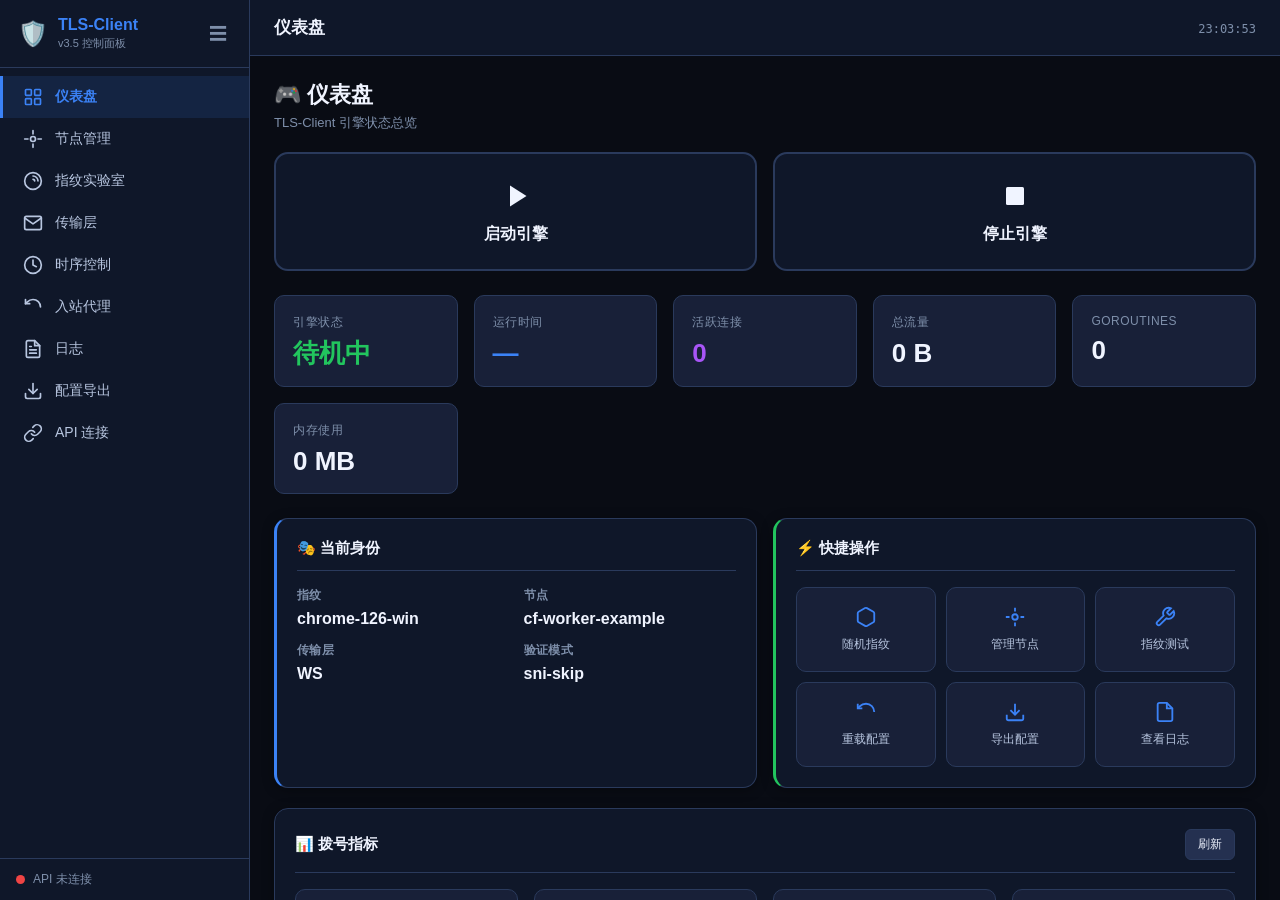
==== commit 1e6eff40: "Update index.html" ====
--- a/pkg/api/webui/index.html
+++ b/pkg/api/webui/index.html
@@ -1,1689 +1,101 @@
 <!DOCTYPE html>
 <html lang="zh-CN">
 <head>
-    <meta charset="UTF-8">
-    <meta name="viewport" content="width=device-width, initial-scale=1.0">
-    <title>TLS-Client 控制面板 v3.5</title>
-    <style>
-        * { margin: 0; padding: 0; box-sizing: border-box; }
-        :root {
-            --bg-primary: #0f172a;
-            --bg-secondary: #1e293b;
-            --bg-tertiary: #334155;
-            --text-primary: #f1f5f9;
-            --text-secondary: #94a3b8;
-            --accent-blue: #3b82f6;
-            --accent-green: #22c55e;
-            --accent-yellow: #eab308;
-            --accent-red: #ef4444;
-            --accent-purple: #a855f7;
-            --border-color: #475569;
-        }
-        body {
-            font-family: -apple-system, BlinkMacSystemFont, 'Segoe UI', Roboto, sans-serif;
-            background: var(--bg-primary);
-            color: var(--text-primary);
-            min-height: 100vh;
-            display: flex;
-        }
-        .sidebar {
-            width: 240px;
-            background: var(--bg-secondary);
-            border-right: 1px solid var(--border-color);
-            padding: 20px 0;
-            display: flex;
-            flex-direction: column;
-        }
-        .logo {
-            padding: 0 20px 20px;
-            border-bottom: 1px solid var(--border-color);
-            margin-bottom: 20px;
-        }
-        .logo h1 {
-            font-size: 20px;
-            color: var(--accent-blue);
-        }
-        .logo span {
-            font-size: 12px;
-            color: var(--text-secondary);
-        }
-        .nav-item {
-            padding: 12px 20px;
-            cursor: pointer;
-            display: flex;
-            align-items: center;
-            gap: 12px;
-            color: var(--text-secondary);
-            transition: all 0.2s;
-            border-left: 3px solid transparent;
-        }
-        .nav-item:hover {
-            background: var(--bg-tertiary);
-            color: var(--text-primary);
-        }
-        .nav-item.active {
-            background: rgba(59, 130, 246, 0.1);
-            color: var(--accent-blue);
-            border-left-color: var(--accent-blue);
-        }
-        .nav-item svg {
-            width: 20px;
-            height: 20px;
-        }
-        .main-content {
-            flex: 1;
-            padding: 24px;
-            overflow-y: auto;
-            max-height: 100vh;
-        }
-        .page { display: none; }
-        .page.active { display: block; }
-        .page-header {
-            margin-bottom: 24px;
-        }
-        .page-header h2 {
-            font-size: 24px;
-            margin-bottom: 8px;
-        }
-        .page-header p {
-            color: var(--text-secondary);
-        }
-        .card {
-            background: var(--bg-secondary);
-            border: 1px solid var(--border-color);
-            border-radius: 12px;
-            padding: 20px;
-            margin-bottom: 20px;
-        }
-        .card-header {
-            display: flex;
-            justify-content: space-between;
-            align-items: center;
-            margin-bottom: 16px;
-        }
-        .card-header h3 {
-            font-size: 16px;
-            display: flex;
-            align-items: center;
-            gap: 8px;
-        }
-        .stats-grid {
-            display: grid;
-            grid-template-columns: repeat(auto-fit, minmax(200px, 1fr));
-            gap: 16px;
-            margin-bottom: 24px;
-        }
-        .stat-card {
-            background: var(--bg-secondary);
-            border: 1px solid var(--border-color);
-            border-radius: 12px;
-            padding: 20px;
-        }
-        .stat-card .label {
-            color: var(--text-secondary);
-            font-size: 14px;
-            margin-bottom: 8px;
-        }
-        .stat-card .value {
-            font-size: 28px;
-            font-weight: bold;
-        }
-        .stat-card .value.green { color: var(--accent-green); }
-        .stat-card .value.blue { color: var(--accent-blue); }
-        .stat-card .value.yellow { color: var(--accent-yellow); }
-        .stat-card .value.red { color: var(--accent-red); }
-        .form-group {
-            margin-bottom: 16px;
-        }
-        .form-group label {
-            display: block;
-            margin-bottom: 8px;
-            color: var(--text-secondary);
-            font-size: 14px;
-        }
-        .form-group input,
-        .form-group select,
-        .form-group textarea {
-            width: 100%;
-            padding: 10px 14px;
-            background: var(--bg-tertiary);
-            border: 1px solid var(--border-color);
-            border-radius: 8px;
-            color: var(--text-primary);
-            font-size: 14px;
-        }
-        .form-group input:focus,
-        .form-group select:focus,
-        .form-group textarea:focus {
-            outline: none;
-            border-color: var(--accent-blue);
-        }
-        .form-group textarea {
-            min-height: 120px;
-            font-family: monospace;
-        }
-        .form-row {
-            display: grid;
-            grid-template-columns: repeat(auto-fit, minmax(200px, 1fr));
-            gap: 16px;
-        }
-        .btn {
-            padding: 10px 20px;
-            border: none;
-            border-radius: 8px;
-            font-size: 14px;
-            font-weight: 500;
-            cursor: pointer;
-            display: inline-flex;
-            align-items: center;
-            gap: 8px;
-            transition: all 0.2s;
-        }
-        .btn-primary {
-            background: var(--accent-blue);
-            color: white;
-        }
-        .btn-primary:hover {
-            background: #2563eb;
-        }
-        .btn-success {
-            background: var(--accent-green);
-            color: white;
-        }
-        .btn-success:hover {
-            background: #16a34a;
-        }
-        .btn-danger {
-            background: var(--accent-red);
-            color: white;
-        }
-        .btn-danger:hover {
-            background: #dc2626;
-        }
-        .btn-secondary {
-            background: var(--bg-tertiary);
-            color: var(--text-primary);
-            border: 1px solid var(--border-color);
-        }
-        .btn-secondary:hover {
-            background: var(--border-color);
-        }
-        .btn-group {
-            display: flex;
-            gap: 12px;
-            flex-wrap: wrap;
-        }
-        .badge {
-            padding: 4px 12px;
-            border-radius: 20px;
-            font-size: 12px;
-            font-weight: 500;
-        }
-        .badge-green {
-            background: rgba(34, 197, 94, 0.2);
-            color: var(--accent-green);
-        }
-        .badge-blue {
-            background: rgba(59, 130, 246, 0.2);
-            color: var(--accent-blue);
-        }
-        .badge-yellow {
-            background: rgba(234, 179, 8, 0.2);
-            color: var(--accent-yellow);
-        }
-        .badge-red {
-            background: rgba(239, 68, 68, 0.2);
-            color: var(--accent-red);
-        }
-        .fingerprint-grid {
-            display: grid;
-            grid-template-columns: repeat(auto-fill, minmax(280px, 1fr));
-            gap: 16px;
-        }
-        .fingerprint-card {
-            background: var(--bg-tertiary);
-            border: 2px solid var(--border-color);
-            border-radius: 12px;
-            padding: 16px;
-            cursor: pointer;
-            transition: all 0.2s;
-        }
-        .fingerprint-card:hover {
-            border-color: var(--accent-blue);
-        }
-        .fingerprint-card.selected {
-            border-color: var(--accent-green);
-            background: rgba(34, 197, 94, 0.1);
-        }
-        .fingerprint-card .header {
-            display: flex;
-            justify-content: space-between;
-            align-items: flex-start;
-            margin-bottom: 12px;
-        }
-        .fingerprint-card .name {
-            font-weight: 600;
-            font-size: 16px;
-        }
-        .fingerprint-card .tags {
-            display: flex;
-            gap: 6px;
-            flex-wrap: wrap;
-        }
-        .fingerprint-card .tag {
-            padding: 2px 8px;
-            background: var(--bg-secondary);
-            border-radius: 4px;
-            font-size: 11px;
-            color: var(--text-secondary);
-        }
-        .fingerprint-card .tag.latest {
-            background: var(--accent-green);
-            color: white;
-        }
-        .fingerprint-card .info {
-            display: flex;
-            gap: 16px;
-            font-size: 13px;
-            color: var(--text-secondary);
-        }
-        .node-list {
-            display: flex;
-            flex-direction: column;
-            gap: 12px;
-        }
-        .node-item {
-            background: var(--bg-tertiary);
-            border: 1px solid var(--border-color);
-            border-radius: 12px;
-            padding: 16px;
-            display: flex;
-            justify-content: space-between;
-            align-items: center;
-        }
-        .node-item.active {
-            border-color: var(--accent-green);
-            background: rgba(34, 197, 94, 0.1);
-        }
-        .node-info h4 {
-            font-size: 16px;
-            margin-bottom: 6px;
-        }
-        .node-info .details {
-            display: flex;
-            gap: 16px;
-            font-size: 13px;
-            color: var(--text-secondary);
-        }
-        .node-actions {
-            display: flex;
-            gap: 8px;
-        }
-        .log-console {
-            background: #000;
-            border-radius: 8px;
-            padding: 16px;
-            font-family: 'Monaco', 'Consolas', monospace;
-            font-size: 13px;
-            height: 400px;
-            overflow-y: auto;
-        }
-        .log-line {
-            margin-bottom: 4px;
-            line-height: 1.5;
-        }
-        .log-line .time {
-            color: #666;
-            margin-right: 8px;
-        }
-        .log-line.info { color: #3b82f6; }
-        .log-line.warn { color: #eab308; }
-        .log-line.error { color: #ef4444; }
-        .log-line.debug { color: #a855f7; }
-        .code-block {
-            background: #000;
-            border-radius: 8px;
-            padding: 16px;
-            font-family: 'Monaco', 'Consolas', monospace;
-            font-size: 13px;
-            overflow-x: auto;
-            white-space: pre;
-            line-height: 1.6;
-        }
-        .switch {
-            position: relative;
-            width: 48px;
-            height: 24px;
-        }
-        .switch input {
-            opacity: 0;
-            width: 0;
-            height: 0;
-        }
-        .switch .slider {
-            position: absolute;
-            cursor: pointer;
-            top: 0;
-            left: 0;
-            right: 0;
-            bottom: 0;
-            background: var(--bg-tertiary);
-            border-radius: 24px;
-            transition: 0.3s;
-        }
-        .switch .slider:before {
-            position: absolute;
-            content: "";
-            height: 18px;
-            width: 18px;
-            left: 3px;
-            bottom: 3px;
-            background: white;
-            border-radius: 50%;
-            transition: 0.3s;
-        }
-        .switch input:checked + .slider {
-            background: var(--accent-green);
-        }
-        .switch input:checked + .slider:before {
-            transform: translateX(24px);
-        }
-        .toggle-row {
-            display: flex;
-            justify-content: space-between;
-            align-items: center;
-            padding: 12px 0;
-            border-bottom: 1px solid var(--border-color);
-        }
-        .toggle-row:last-child {
-            border-bottom: none;
-        }
-        .toggle-row .label-group h4 {
-            font-size: 14px;
-            margin-bottom: 4px;
-        }
-        .toggle-row .label-group p {
-            font-size: 12px;
-            color: var(--text-secondary);
-        }
-        .api-status {
-            display: flex;
-            align-items: center;
-            gap: 8px;
-            padding: 12px 16px;
-            background: var(--bg-tertiary);
-            border-radius: 8px;
-            margin-bottom: 20px;
-        }
-        .api-status .dot {
-            width: 10px;
-            height: 10px;
-            border-radius: 50%;
-        }
-        .api-status .dot.connected { background: var(--accent-green); }
-        .api-status .dot.disconnected { background: var(--accent-red); }
-        .tabs {
-            display: flex;
-            gap: 4px;
-            margin-bottom: 20px;
-            background: var(--bg-tertiary);
-            padding: 4px;
-            border-radius: 8px;
-        }
-        .tab {
-            padding: 8px 16px;
-            border-radius: 6px;
-            cursor: pointer;
-            font-size: 14px;
-            color: var(--text-secondary);
-            transition: all 0.2s;
-        }
-        .tab:hover {
-            color: var(--text-primary);
-        }
-        .tab.active {
-            background: var(--accent-blue);
-            color: white;
-        }
-        .engine-controls {
-            display: flex;
-            gap: 12px;
-            margin-bottom: 24px;
-        }
-        .engine-btn {
-            flex: 1;
-            padding: 20px;
-            border-radius: 12px;
-            border: 2px solid var(--border-color);
-            background: var(--bg-secondary);
-            color: var(--text-primary);
-            font-size: 16px;
-            font-weight: 600;
-            cursor: pointer;
-            display: flex;
-            flex-direction: column;
-            align-items: center;
-            gap: 8px;
-            transition: all 0.2s;
-        }
-        .engine-btn:hover {
-            border-color: var(--accent-blue);
-        }
-        .engine-btn.start:hover {
-            border-color: var(--accent-green);
-            background: rgba(34, 197, 94, 0.1);
-        }
-        .engine-btn.stop:hover {
-            border-color: var(--accent-red);
-            background: rgba(239, 68, 68, 0.1);
-        }
-        .engine-btn svg {
-            width: 32px;
-            height: 32px;
-        }
-        .quick-actions {
-            display: grid;
-            grid-template-columns: repeat(auto-fit, minmax(150px, 1fr));
-            gap: 12px;
-            margin-top: 20px;
-        }
-        .quick-action {
-            padding: 16px;
-            background: var(--bg-tertiary);
-            border: 1px solid var(--border-color);
-            border-radius: 8px;
-            text-align: center;
-            cursor: pointer;
-            transition: all 0.2s;
-        }
-        .quick-action:hover {
-            border-color: var(--accent-blue);
-            background: rgba(59, 130, 246, 0.1);
-        }
-        .quick-action svg {
-            width: 24px;
-            height: 24px;
-            margin-bottom: 8px;
-            color: var(--accent-blue);
-        }
-        .quick-action span {
-            display: block;
-            font-size: 13px;
-        }
-        @media (max-width: 768px) {
-            .sidebar {
-                position: fixed;
-                left: -240px;
-                height: 100vh;
-                z-index: 100;
-                transition: left 0.3s;
-            }
-            .sidebar.open {
-                left: 0;
-            }
-            .main-content {
-                padding: 16px;
-            }
-            .stats-grid {
-                grid-template-columns: 1fr 1fr;
-            }
-        }
-    </style>
+<meta charset="UTF-8">
+<meta name="viewport" content="width=device-width,initial-scale=1.0">
+<title>TLS-Client 控制面板 v3.5</title>
+<link rel="stylesheet" href="css/main.css">
 </head>
 <body>
-    <div class="sidebar">
-        <div class="logo">
-            <h1>🛡️ TLS-Client</h1>
-            <span>v3.5 控制面板</span>
-        </div>
-        <nav>
-            <div class="nav-item active" data-page="dashboard">
-                <svg viewBox="0 0 24 24" fill="none" stroke="currentColor" stroke-width="2"><rect x="3" y="3" width="7" height="7"/><rect x="14" y="3" width="7" height="7"/><rect x="14" y="14" width="7" height="7"/><rect x="3" y="14" width="7" height="7"/></svg>
-                仪表盘
-            </div>
-            <div class="nav-item" data-page="nodes">
-                <svg viewBox="0 0 24 24" fill="none" stroke="currentColor" stroke-width="2"><circle cx="12" cy="12" r="3"/><path d="M12 2v4m0 12v4M2 12h4m12 0h4"/></svg>
-                节点管理
-            </div>
-            <div class="nav-item" data-page="fingerprint">
-                <svg viewBox="0 0 24 24" fill="none" stroke="currentColor" stroke-width="2"><path d="M12 2a10 10 0 0 1 10 10c0 5.52-4.48 10-10 10S2 17.52 2 12 6.48 2 12 2z"/><path d="M12 6a6 6 0 0 1 6 6"/><path d="M12 10a2 2 0 0 1 2 2"/></svg>
-                指纹实验室
-            </div>
-            <div class="nav-item" data-page="transport">
-                <svg viewBox="0 0 24 24" fill="none" stroke="currentColor" stroke-width="2"><path d="M4 4h16c1.1 0 2 .9 2 2v12c0 1.1-.9 2-2 2H4c-1.1 0-2-.9-2-2V6c0-1.1.9-2 2-2z"/><path d="M22 6l-10 7L2 6"/></svg>
-                传输层设置
-            </div>
-            <div class="nav-item" data-page="cadence">
-                <svg viewBox="0 0 24 24" fill="none" stroke="currentColor" stroke-width="2"><circle cx="12" cy="12" r="10"/><path d="M12 6v6l4 2"/></svg>
-                时序控制
-            </div>
-            <div class="nav-item" data-page="inbound">
-                <svg viewBox="0 0 24 24" fill="none" stroke="currentColor" stroke-width="2"><path d="M21 12a9 9 0 0 0-9-9 9.75 9.75 0 0 0-6.74 2.74L3 8"/><path d="M3 3v5h5"/><path d="M3 12a9 9 0 0 0 9 9 9.75 9.75 0 0 0 6.74-2.74L21 16"/><path d="M16 21h5v-5"/></svg>
-                入站代理
-            </div>
-            <div class="nav-item" data-page="logs">
-                <svg viewBox="0 0 24 24" fill="none" stroke="currentColor" stroke-width="2"><path d="M14 2H6a2 2 0 0 0-2 2v16a2 2 0 0 0 2 2h12a2 2 0 0 0 2-2V8z"/><path d="M14 2v6h6"/><path d="M16 13H8"/><path d="M16 17H8"/><path d="M10 9H8"/></svg>
-                日志控制台
-            </div>
-            <div class="nav-item" data-page="export">
-                <svg viewBox="0 0 24 24" fill="none" stroke="currentColor" stroke-width="2"><path d="M21 15v4a2 2 0 0 1-2 2H5a2 2 0 0 1-2-2v-4"/><path d="M7 10l5 5 5-5"/><path d="M12 15V3"/></svg>
-                配置导出
-            </div>
-            <div class="nav-item" data-page="api">
-                <svg viewBox="0 0 24 24" fill="none" stroke="currentColor" stroke-width="2"><path d="M10 13a5 5 0 0 0 7.54.54l3-3a5 5 0 0 0-7.07-7.07l-1.72 1.71"/><path d="M14 11a5 5 0 0 0-7.54-.54l-3 3a5 5 0 0 0 7.07 7.07l1.71-1.71"/></svg>
-                API 连接
-            </div>
-        </nav>
+<div id="app">
+  <!-- ============ 侧边栏 ============ -->
+  <aside class="sidebar" id="sidebar">
+    <div class="sidebar-logo">
+      <span class="logo-icon">🛡️</span>
+      <div class="logo-text">
+        <h1>TLS-Client</h1>
+        <span class="logo-version">v3.5 控制面板</span>
+      </div>
+      <button class="sidebar-collapse-btn" id="sidebar-toggle" title="折叠">☰</button>
     </div>
-    <div class="main-content">
-        <!-- 仪表盘 -->
-        <div class="page active" id="page-dashboard">
-            <div class="page-header">
-                <h2>🎮 仪表盘</h2>
-                <p>TLS-Client 引擎状态总览 - 玩法 A+B 融合控制中心</p>
-            </div>
-            <div class="engine-controls">
-                <button class="engine-btn start" onclick="startEngine()">
-                    <svg viewBox="0 0 24 24" fill="currentColor"><path d="M8 5v14l11-7z"/></svg>
-                    启动引擎
-                </button>
-                <button class="engine-btn stop" onclick="stopEngine()">
-                    <svg viewBox="0 0 24 24" fill="currentColor"><rect x="6" y="6" width="12" height="12"/></svg>
-                    停止引擎
-                </button>
-            </div>
-            <div class="stats-grid">
-                <div class="stat-card">
-                    <div class="label">引擎状态</div>
-                    <div class="value green" id="engine-status">待机中</div>
-                </div>
-                <div class="stat-card">
-                    <div class="label">活跃连接</div>
-                    <div class="value blue" id="active-conns">0</div>
-                </div>
-                <div class="stat-card">
-                    <div class="label">总请求数</div>
-                    <div class="value" id="total-requests">0</div>
-                </div>
-                <div class="stat-card">
-                    <div class="label">成功率</div>
-                    <div class="value green" id="success-rate">100%</div>
-                </div>
-            </div>
-            <div class="card">
-                <div class="card-header">
-                    <h3>🎭 当前身份</h3>
-                    <span class="badge badge-green">活跃</span>
-                </div>
-                <div class="form-row">
-                    <div class="form-group">
-                        <label>当前指纹</label>
-                        <div style="font-size: 18px; font-weight: 600;" id="current-fp">chrome-126-win</div>
-                    </div>
-                    <div class="form-group">
-                        <label>当前节点</label>
-                        <div style="font-size: 18px; font-weight: 600;" id="current-node">cf-worker</div>
-                    </div>
-                    <div class="form-group">
-                        <label>传输协议</label>
-                        <div style="font-size: 18px; font-weight: 600;" id="current-transport">WebSocket</div>
-                    </div>
-                    <div class="form-group">
-                        <label>时序模式</label>
-                        <div style="font-size: 18px; font-weight: 600;" id="current-cadence">浏览模式</div>
-                    </div>
-                </div>
-            </div>
-            <div class="card">
-                <div class="card-header">
-                    <h3>⚡ 快捷操作</h3>
-                </div>
-                <div class="quick-actions">
-                    <div class="quick-action" onclick="randomizeFingerprint()">
-                        <svg viewBox="0 0 24 24" fill="none" stroke="currentColor" stroke-width="2"><path d="M21 16V8a2 2 0 0 0-1-1.73l-7-4a2 2 0 0 0-2 0l-7 4A2 2 0 0 0 3 8v8a2 2 0 0 0 1 1.73l7 4a2 2 0 0 0 2 0l7-4A2 2 0 0 0 21 16z"/></svg>
-                        <span>随机切换指纹</span>
-                    </div>
-                    <div class="quick-action" onclick="switchNode()">
-                        <svg viewBox="0 0 24 24" fill="none" stroke="currentColor" stroke-width="2"><circle cx="12" cy="12" r="3"/><path d="M12 2v4m0 12v4M2 12h4m12 0h4"/></svg>
-                        <span>切换节点</span>
-                    </div>
-                    <div class="quick-action" onclick="testFingerprint()">
-                        <svg viewBox="0 0 24 24" fill="none" stroke="currentColor" stroke-width="2"><path d="M14.7 6.3a1 1 0 0 0 0 1.4l1.6 1.6a1 1 0 0 0 1.4 0l3.77-3.77a6 6 0 0 1-7.94 7.94l-6.91 6.91a2.12 2.12 0 0 1-3-3l6.91-6.91a6 6 0 0 1 7.94-7.94l-3.76 3.76z"/></svg>
-                        <span>测试指纹</span>
-                    </div>
-                    <div class="quick-action" onclick="clearCookies()">
-                        <svg viewBox="0 0 24 24" fill="none" stroke="currentColor" stroke-width="2"><path d="M3 6h18"/><path d="M19 6v14a2 2 0 0 1-2 2H7a2 2 0 0 1-2-2V6m3 0V4a2 2 0 0 1 2-2h4a2 2 0 0 1 2 2v2"/></svg>
-                        <span>清除 Cookie</span>
-                    </div>
-                    <div class="quick-action" onclick="exportConfig()">
-                        <svg viewBox="0 0 24 24" fill="none" stroke="currentColor" stroke-width="2"><path d="M21 15v4a2 2 0 0 1-2 2H5a2 2 0 0 1-2-2v-4"/><path d="M7 10l5 5 5-5"/><path d="M12 15V3"/></svg>
-                        <span>导出配置</span>
-                    </div>
-                    <div class="quick-action" onclick="reloadEngine()">
-                        <svg viewBox="0 0 24 24" fill="none" stroke="currentColor" stroke-width="2"><path d="M21 12a9 9 0 0 0-9-9 9.75 9.75 0 0 0-6.74 2.74L3 8"/><path d="M3 3v5h5"/><path d="M3 12a9 9 0 0 0 9 9 9.75 9.75 0 0 0 6.74-2.74L21 16"/></svg>
-                        <span>重载配置</span>
-                    </div>
-                </div>
-            </div>
-        </div>
-        <!-- 节点管理 -->
-        <div class="page" id="page-nodes">
-            <div class="page-header">
-                <h2>🌐 节点管理</h2>
-                <p>配置出站节点 - 支持 CF Worker / VPS / Xlink 借力</p>
-            </div>
-            <div class="card">
-                <div class="card-header">
-                    <h3>添加新节点</h3>
-                </div>
-                <div class="form-row">
-                    <div class="form-group">
-                        <label>节点名称</label>
-                        <input type="text" id="node-name" placeholder="my-node">
-                    </div>
-                    <div class="form-group">
-                        <label>地址</label>
-                        <input type="text" id="node-address" placeholder="162.159.19.211:443">
-                    </div>
-                </div>
-                <div class="form-row">
-                    <div class="form-group">
-                        <label>SNI (域名)</label>
-                        <input type="text" id="node-sni" placeholder="your-worker.workers.dev">
-                    </div>
-                    <div class="form-group">
-                        <label>传输协议</label>
-                        <select id="node-transport">
-                            <option value="ws">WebSocket</option>
-                            <option value="h2">HTTP/2</option>
-                            <option value="raw">Raw TCP</option>
-                        </select>
-                    </div>
-                </div>
-                <div class="form-row">
-                    <div class="form-group">
-                        <label>WebSocket 路径</label>
-                        <input type="text" id="node-ws-path" placeholder="/">
-                    </div>
-                    <div class="form-group">
-                        <label>指定指纹 (可选)</label>
-                        <select id="node-fingerprint">
-                            <option value="">使用全局设置</option>
-                            <option value="chrome-126-win">Chrome 126 Windows</option>
-                            <option value="chrome-126-mac">Chrome 126 macOS</option>
-                            <option value="firefox-127-win">Firefox 127 Windows</option>
-                            <option value="safari-17-mac">Safari 17 macOS</option>
-                        </select>
-                    </div>
-                </div>
-                <div class="card" style="background: var(--bg-tertiary); margin-top: 16px;">
-                    <h4 style="margin-bottom: 12px;">🔗 Xlink 借力配置 (可选)</h4>
-                    <div class="form-row">
-                        <div class="form-group">
-                            <label>远程 SOCKS5 代理</label>
-                            <input type="text" id="node-socks5" placeholder="user:pass@proxy.example.com:1080">
-                        </div>
-                        <div class="form-group">
-                            <label>Fallback 地址</label>
-                            <input type="text" id="node-fallback" placeholder="proxyip.example.net:443">
-                        </div>
-                    </div>
-                </div>
-                <div class="btn-group" style="margin-top: 16px;">
-                    <button class="btn btn-primary" onclick="addNode()">添加节点</button>
-                </div>
-            </div>
-            <div class="card">
-                <div class="card-header">
-                    <h3>节点列表</h3>
-                </div>
-                <div class="node-list" id="node-list">
-                    <div class="node-item active">
-                        <div class="node-info">
-                            <h4>cf-worker <span class="badge badge-green">活跃</span></h4>
-                            <div class="details">
-                                <span>📍 162.159.19.211:443</span>
-                                <span>🔒 your-worker.workers.dev</span>
-                                <span>🚀 WebSocket</span>
-                            </div>
-                        </div>
-                        <div class="node-actions">
-                            <button class="btn btn-secondary" onclick="editNode('cf-worker')">编辑</button>
-                            <button class="btn btn-success" disabled>已激活</button>
-                        </div>
-                    </div>
-                </div>
-            </div>
-        </div>
-        <!-- 指纹实验室 -->
-        <div class="page" id="page-fingerprint">
-            <div class="page-header">
-                <h2>🎭 指纹实验室</h2>
-                <p>选择浏览器指纹配置 - 支持 17 种真实浏览器指纹</p>
-            </div>
-            <div class="card">
-                <div class="card-header">
-                    <h3>轮换模式</h3>
-                </div>
-                <div class="form-row">
-                    <div class="form-group">
-                        <label>选择模式</label>
-                        <select id="rotation-mode" onchange="updateRotationMode()">
-                            <option value="fixed">固定 - 始终使用同一指纹</option>
-                            <option value="random">随机 - 每次连接随机选择</option>
-                            <option value="per-domain">按域名 - 相同域名使用相同指纹</option>
-                            <option value="timed">定时 - 按时间间隔轮换</option>
-                            <option value="weighted">加权 - 按权重随机选择</option>
-                        </select>
-                    </div>
-                    <div class="form-group" id="timed-interval" style="display: none;">
-                        <label>轮换间隔</label>
-                        <input type="text" placeholder="5m" value="5m">
-                    </div>
-                </div>
-            </div>
-            <div class="card">
-                <div class="card-header">
-                    <h3>选择指纹</h3>
-                    <div class="btn-group">
-                        <button class="btn btn-secondary" onclick="filterFingerprints('all')">全部</button>
-                        <button class="btn btn-secondary" onclick="filterFingerprints('chrome')">Chrome</button>
-                        <button class="btn btn-secondary" onclick="filterFingerprints('firefox')">Firefox</button>
-                        <button class="btn btn-secondary" onclick="filterFingerprints('safari')">Safari</button>
-                        <button class="btn btn-secondary" onclick="filterFingerprints('edge')">Edge</button>
-                    </div>
-                </div>
-                <div class="fingerprint-grid" id="fingerprint-grid">
-                    <!-- 指纹卡片会通过JS生成 -->
-                </div>
-            </div>
-            <div class="card">
-                <div class="card-header">
-                    <h3>🧪 指纹测试</h3>
-                </div>
-                <p style="color: var(--text-secondary); margin-bottom: 16px;">
-                    测试当前选定指纹的 TLS + HTTP/2 特征
-                </p>
-                <div class="btn-group">
-                    <button class="btn btn-primary" onclick="testFingerprint()">🔬 开始测试</button>
-                    <button class="btn btn-secondary" onclick="testWithFpserver()">使用本地 fpserver</button>
-                </div>
-                <div id="fingerprint-result" style="margin-top: 16px; display: none;">
-                    <div class="code-block" id="fp-result-content"></div>
-                </div>
-            </div>
-        </div>
-        <!-- 传输层设置 -->
-        <div class="page" id="page-transport">
-            <div class="page-header">
-                <h2>🚀 传输层设置</h2>
-                <p>配置传输协议和 TLS 验证模式</p>
-            </div>
-            <div class="card">
-                <div class="card-header">
-                    <h3>TLS 验证模式</h3>
-                </div>
-                <div class="form-group">
-                    <select id="tls-verify-mode">
-                        <option value="sni-skip">SNI-Skip - 验证证书链但不验证域名（域前置推荐）</option>
-                        <option value="strict">严格模式 - 验证证书链和域名</option>
-                        <option value="insecure">不安全 - 跳过所有验证（仅测试）</option>
-                        <option value="pin">证书固定 - 验证证书 SHA256 哈希</option>
-                    </select>
-                </div>
-                <div class="form-group" id="cert-pin-group" style="display: none;">
-                    <label>证书哈希 (SHA256)</label>
-                    <input type="text" id="cert-pin" placeholder="abc123...">
-                </div>
-            </div>
-            <div class="card">
-                <div class="card-header">
-                    <h3>传输协议特性</h3>
-                </div>
-                <div style="display: grid; grid-template-columns: repeat(3, 1fr); gap: 16px;">
-                    <div class="stat-card">
-                        <div class="label">WebSocket</div>
-                        <div style="font-size: 14px; color: var(--text-secondary); margin-top: 8px;">
-                            ✅ 二进制支持<br>
-                            ✅ CF Worker 兼容<br>
-                            ❌ 无多路复用
-                        </div>
-                    </div>
-                    <div class="stat-card">
-                        <div class="label">HTTP/2 (指纹引擎)</div>
-                        <div style="font-size: 14px; color: var(--text-secondary); margin-top: 8px;">
-                            ✅ 完整 H2 指纹<br>
-                            ✅ SETTINGS 控制<br>
-                            ✅ PRIORITY 帧
-                        </div>
-                    </div>
-                    <div class="stat-card">
-                        <div class="label">Raw TCP</div>
-                        <div style="font-size: 14px; color: var(--text-secondary); margin-top: 8px;">
-                            ✅ 最低延迟<br>
-                            ❌ 需要 VPS<br>
-                            ❌ 易被检测
-                        </div>
-                    </div>
-                </div>
-            </div>
-            <div class="card">
-                <div class="card-header">
-                    <h3>传输层回退</h3>
-                </div>
-                <p style="color: var(--text-secondary); margin-bottom: 16px;">
-                    配置传输失败时的回退顺序
-                </p>
-                <div class="form-group">
-                    <label>回退顺序 (逗号分隔)</label>
-                    <input type="text" id="transport-fallback" placeholder="ws,h2,raw" value="ws,h2,raw">
-                </div>
-            </div>
-        </div>
-        <!-- 时序控制 -->
-        <div class="page" id="page-cadence">
-            <div class="page-header">
-                <h2>⏱️ 时序控制</h2>
-                <p>配置请求时序节奏 - 模拟真人浏览行为</p>
-            </div>
-            <div class="card">
-                <div class="card-header">
-                    <h3>时序模式 (Cadence)</h3>
-                </div>
-                <div class="form-row">
-                    <div class="form-group">
-                        <label>选择模式</label>
-                        <select id="cadence-mode" onchange="updateCadenceMode()">
-                            <option value="none">无 - 不添加延迟</option>
-                            <option value="browsing" selected>浏览模式 - 1-5秒随机延迟</option>
-                            <option value="fast">快速模式 - 100-500ms 延迟</option>
-                            <option value="aggressive">激进模式 - 0-100ms 延迟</option>
-                            <option value="random">随机模式 - 0-10秒随机</option>
-                            <option value="custom">自定义</option>
-                        </select>
-                    </div>
-                    <div class="form-group">
-                        <label>抖动系数 (0-1)</label>
-                        <input type="number" id="cadence-jitter" value="0.3" min="0" max="1" step="0.1">
-                    </div>
-                </div>
-                <div id="custom-cadence" style="display: none;">
-                    <div class="form-row">
-                        <div class="form-group">
-                            <label>最小延迟</label>
-                            <input type="text" id="cadence-min" placeholder="500ms">
-                        </div>
-                        <div class="form-group">
-                            <label>最大延迟</label>
-                            <input type="text" id="cadence-max" placeholder="3s">
-                        </div>
-                    </div>
-                </div>
-            </div>
-            <div class="card">
-                <div class="card-header">
-                    <h3>Cookie 管理</h3>
-                </div>
-                <div class="toggle-row">
-                    <div class="label-group">
-                        <h4>启用 Cookie 管理</h4>
-                        <p>自动保存和发送 Cookie，模拟真实浏览会话</p>
-                    </div>
-                    <label class="switch">
-                        <input type="checkbox" id="cookie-enabled" checked>
-                        <span class="slider"></span>
-                    </label>
-                </div>
-                <div class="toggle-row">
-                    <div class="label-group">
-                        <h4>指纹轮换时清除</h4>
-                        <p>切换指纹时自动清除所有 Cookie</p>
-                    </div>
-                    <label class="switch">
-                        <input type="checkbox" id="cookie-clear-on-rotation">
-                        <span class="slider"></span>
-                    </label>
-                </div>
-                <div class="btn-group" style="margin-top: 16px;">
-                    <button class="btn btn-danger" onclick="clearCookies()">清除所有 Cookie</button>
-                    <button class="btn btn-secondary" onclick="viewCookies()">查看当前 Cookie</button>
-                </div>
-            </div>
-            <div class="card">
-                <div class="card-header">
-                    <h3>重定向控制</h3>
-                </div>
-                <div class="toggle-row">
-                    <div class="label-group">
-                        <h4>跟随重定向</h4>
-                        <p>自动跟随 HTTP 重定向</p>
-                    </div>
-                    <label class="switch">
-                        <input type="checkbox" id="follow-redirects" checked>
-                        <span class="slider"></span>
-                    </label>
-                </div>
-                <div class="form-group" style="margin-top: 16px;">
-                    <label>最大重定向次数</label>
-                    <input type="number" id="max-redirects" value="10" min="0" max="50">
-                </div>
-            </div>
-        </div>
-        <!-- 入站代理 -->
-        <div class="page" id="page-inbound">
-            <div class="page-header">
-                <h2>📥 入站代理</h2>
-                <p>配置本地代理服务器 - SOCKS5 / HTTP CONNECT</p>
-            </div>
-            <div class="card">
-                <div class="card-header">
-                    <h3>SOCKS5 代理</h3>
-                    <label class="switch">
-                        <input type="checkbox" id="socks5-enabled" checked>
-                        <span class="slider"></span>
-                    </label>
-                </div>
-                <div class="form-row">
-                    <div class="form-group">
-                        <label>监听地址</label>
-                        <input type="text" id="socks5-listen" value="127.0.0.1:1080">
-                    </div>
-                    <div class="form-group">
-                        <label>用户名 (可选)</label>
-                        <input type="text" id="socks5-username" placeholder="留空则无认证">
-                    </div>
-                    <div class="form-group">
-                        <label>密码 (可选)</label>
-                        <input type="password" id="socks5-password" placeholder="留空则无认证">
-                    </div>
-                </div>
-            </div>
-            <div class="card">
-                <div class="card-header">
-                    <h3>HTTP CONNECT 代理</h3>
-                    <label class="switch">
-                        <input type="checkbox" id="http-enabled" checked>
-                        <span class="slider"></span>
-                    </label>
-                </div>
-                <div class="form-row">
-                    <div class="form-group">
-                        <label>监听地址</label>
-                        <input type="text" id="http-listen" value="127.0.0.1:8080">
-                    </div>
-                </div>
-            </div>
-            <div class="card">
-                <div class="card-header">
-                    <h3>使用说明</h3>
-                </div>
-                <div style="color: var(--text-secondary); line-height: 1.8;">
-                    <p><strong>浏览器设置：</strong></p>
-                    <p>• SOCKS5 代理: <code style="background: var(--bg-tertiary); padding: 2px 6px; border-radius: 4px;">127.0.0.1:1080</code></p>
-                    <p>• HTTP 代理: <code style="background: var(--bg-tertiary); padding: 2px 6px; border-radius: 4px;">127.0.0.1:8080</code></p>
-                    <br>
-                    <p><strong>curl 测试：</strong></p>
-                    <code style="background: var(--bg-tertiary); padding: 8px 12px; border-radius: 4px; display: block; margin-top: 8px;">
-                        curl -x socks5://127.0.0.1:1080 https://httpbin.org/ip
-                    </code>
-                </div>
-            </div>
-        </div>
-        <!-- 日志控制台 -->
-        <div class="page" id="page-logs">
-            <div class="page-header">
-                <h2>📋 日志控制台</h2>
-                <p>实时查看引擎运行日志</p>
-            </div>
-            <div class="card">
-                <div class="card-header">
-                    <h3>日志过滤</h3>
-                    <div class="btn-group">
-                        <button class="btn btn-secondary" onclick="filterLogs('all')">全部</button>
-                        <button class="btn btn-secondary" onclick="filterLogs('info')">INFO</button>
-                        <button class="btn btn-secondary" onclick="filterLogs('warn')">WARN</button>
-                        <button class="btn btn-secondary" onclick="filterLogs('error')">ERROR</button>
-                        <button class="btn btn-secondary" onclick="filterLogs('debug')">DEBUG</button>
-                    </div>
-                </div>
-                <div class="form-group">
-                    <input type="text" id="log-search" placeholder="搜索关键字..." onkeyup="searchLogs()">
-                </div>
-            </div>
-            <div class="card">
-                <div class="card-header">
-                    <h3>日志输出</h3>
-                    <div class="btn-group">
-                        <button class="btn btn-secondary" onclick="clearLogs()">清空</button>
-                        <button class="btn btn-secondary" onclick="exportLogs()">导出</button>
-                        <button class="btn btn-primary" onclick="toggleAutoScroll()">自动滚动</button>
-                    </div>
-                </div>
-                <div class="log-console" id="log-console">
-                    <div class="log-line info"><span class="time">10:23:45</span>[INFO] TLS-Client 控制面板已加载</div>
-                    <div class="log-line info"><span class="time">10:23:45</span>[INFO] 等待引擎连接...</div>
-                    <div class="log-line debug"><span class="time">10:23:46</span>[DEBUG] 当前指纹: chrome-126-win</div>
-                    <div class="log-line debug"><span class="time">10:23:46</span>[DEBUG] 时序模式: browsing</div>
-                </div>
-            </div>
-        </div>
-        <!-- 配置导出 -->
-        <div class="page" id="page-export">
-            <div class="page-header">
-                <h2>📤 配置导出</h2>
-                <p>生成 config.yaml 配置文件</p>
-            </div>
-            <div class="card">
-                <div class="card-header">
-                    <h3>配置预览</h3>
-                    <div class="btn-group">
-                        <button class="btn btn-primary" onclick="copyConfig()">📋 复制</button>
-                        <button class="btn btn-success" onclick="downloadConfig()">💾 下载</button>
-                    </div>
-                </div>
-                <div class="code-block" id="config-preview">
-# TLS-Client Phase 3.5 配置文件
-# 由控制面板生成
-global:
-  log_level: debug
-  log_output: stderr
-inbound:
-  socks5:
-    listen: 127.0.0.1:1080
-  http:
-    listen: 127.0.0.1:8080
-fingerprint:
-  rotation:
-    mode: fixed
-    profile: chrome-126-win
-tls:
-  verify_mode: sni-skip
-nodes:
-  - name: cf-worker
-    address: "162.159.19.211:443"
-    sni: "your-worker.workers.dev"
-    transport: ws
-    transport_opts:
-      ws_path: "/"
-    active: true
-                </div>
-            </div>
-            <div class="card">
-                <div class="card-header">
-                    <h3>使用方法</h3>
-                </div>
-                <div style="color: var(--text-secondary); line-height: 2;">
-                    <p>1. 点击「下载」按钮保存配置文件</p>
-                    <p>2. 在命令行运行：</p>
-                    <code style="background: var(--bg-tertiary); padding: 8px 12px; border-radius: 4px; display: block; margin: 8px 0;">
-                        ./tls-client run -c config.yaml
-                    </code>
-                    <p>3. 或者连接到已运行的引擎 API</p>
-                </div>
-            </div>
-        </div>
-        <!-- API 连接 -->
-        <div class="page" id="page-api">
-            <div class="page-header">
-                <h2>🔗 API 连接</h2>
-                <p>连接到 TLS-Client 引擎 API</p>
-            </div>
-            <div class="api-status">
-                <span class="dot disconnected" id="api-dot"></span>
-                <span id="api-status-text">未连接</span>
-            </div>
-            <div class="card">
-                <div class="card-header">
-                    <h3>API 配置</h3>
-                </div>
-                <div class="form-row">
-                    <div class="form-group">
-                        <label>API 地址</label>
-                        <input type="text" id="api-address" value="http://127.0.0.1:9090">
-                    </div>
-                    <div class="form-group">
-                        <label>认证 Token (可选)</label>
-                        <input type="password" id="api-token" placeholder="Bearer token">
-                    </div>
-                </div>
-                <div class="btn-group">
-                    <button class="btn btn-primary" onclick="connectApi()">连接</button>
-                    <button class="btn btn-secondary" onclick="disconnectApi()">断开</button>
-                    <button class="btn btn-secondary" onclick="testApi()">测试连接</button>
-                </div>
-            </div>
-            <div class="card">
-                <div class="card-header">
-                    <h3>API 端点</h3>
-                </div>
-                <div style="font-family: monospace; font-size: 13px; line-height: 2; color: var(--text-secondary);">
-                    <p><span class="badge badge-green">GET</span> /api/status - 获取引擎状态</p>
-                    <p><span class="badge badge-green">GET</span> /api/fingerprints - 列出所有指纹</p>
-                    <p><span class="badge badge-green">GET</span> /api/proxies - 获取节点健康状态</p>
-                    <p><span class="badge badge-blue">POST</span> /api/start - 启动引擎</p>
-                    <p><span class="badge badge-blue">POST</span> /api/stop - 停止引擎</p>
-                    <p><span class="badge badge-blue">POST</span> /api/reload - 重载配置</p>
-                    <p><span class="badge badge-yellow">PUT</span> /api/config - 更新配置</p>
-                </div>
-            </div>
-            <div class="card">
-                <div class="card-header">
-                    <h3>实时状态</h3>
-                    <button class="btn btn-secondary" onclick="refreshStatus()">🔄 刷新</button>
-                </div>
-                <div class="code-block" id="api-response">
-{
-  "status": "等待连接...",
-  "message": "请先连接到引擎 API"
-}
-                </div>
-            </div>
-        </div>
+    <nav class="sidebar-nav" id="main-nav">
+      <a class="nav-link active" data-page="dashboard" href="#dashboard">
+        <svg viewBox="0 0 24 24"><rect x="3" y="3" width="7" height="7" rx="1"/><rect x="14" y="3" width="7" height="7" rx="1"/><rect x="3" y="14" width="7" height="7" rx="1"/><rect x="14" y="14" width="7" height="7" rx="1"/></svg>
+        <span>仪表盘</span>
+      </a>
+      <a class="nav-link" data-page="nodes" href="#nodes">
+        <svg viewBox="0 0 24 24"><circle cx="12" cy="12" r="3"/><path d="M12 2v4m0 12v4M2 12h4m12 0h4"/></svg>
+        <span>节点管理</span>
+      </a>
+      <a class="nav-link" data-page="fingerprint" href="#fingerprint">
+        <svg viewBox="0 0 24 24"><path d="M12 2a10 10 0 0110 10c0 5.52-4.48 10-10 10S2 17.52 2 12 6.48 2 12 2z"/><path d="M12 6a6 6 0 016 6"/><path d="M12 10a2 2 0 012 2"/></svg>
+        <span>指纹实验室</span>
+      </a>
+      <a class="nav-link" data-page="transport" href="#transport">
+        <svg viewBox="0 0 24 24"><path d="M4 4h16a2 2 0 012 2v12a2 2 0 01-2 2H4a2 2 0 01-2-2V6a2 2 0 012-2z"/><path d="M22 6l-10 7L2 6"/></svg>
+        <span>传输层</span>
+      </a>
+      <a class="nav-link" data-page="cadence" href="#cadence">
+        <svg viewBox="0 0 24 24"><circle cx="12" cy="12" r="10"/><path d="M12 6v6l4 2"/></svg>
+        <span>时序控制</span>
+      </a>
+      <a class="nav-link" data-page="inbound" href="#inbound">
+        <svg viewBox="0 0 24 24"><path d="M21 12a9 9 0 00-9-9 9.75 9.75 0 00-6.74 2.74L3 8"/><path d="M3 3v5h5"/></svg>
+        <span>入站代理</span>
+      </a>
+      <a class="nav-link" data-page="logs" href="#logs">
+        <svg viewBox="0 0 24 24"><path d="M14 2H6a2 2 0 00-2 2v16a2 2 0 002 2h12a2 2 0 002-2V8z"/><path d="M14 2v6h6"/><path d="M16 13H8m8 4H8m2-8H8"/></svg>
+        <span>日志</span>
+      </a>
+      <a class="nav-link" data-page="config" href="#config">
+        <svg viewBox="0 0 24 24"><path d="M21 15v4a2 2 0 01-2 2H5a2 2 0 01-2-2v-4"/><path d="M7 10l5 5 5-5"/><path d="M12 15V3"/></svg>
+        <span>配置导出</span>
+      </a>
+      <a class="nav-link" data-page="apiconn" href="#apiconn">
+        <svg viewBox="0 0 24 24"><path d="M10 13a5 5 0 007.54.54l3-3a5 5 0 00-7.07-7.07l-1.72 1.71"/><path d="M14 11a5 5 0 00-7.54-.54l-3 3a5 5 0 007.07 7.07l1.71-1.71"/></svg>
+        <span>API 连接</span>
+      </a>
+    </nav>
+    <div class="sidebar-footer">
+      <div class="api-indicator" id="global-api-indicator">
+        <span class="indicator-dot disconnected"></span>
+        <span class="indicator-text">API 未连接</span>
+      </div>
     </div>
-    <script>
-        // ==================== 全局状态 ====================
-        const state = {
-            currentPage: 'dashboard',
-            apiConnected: false,
-            apiAddress: 'http://127.0.0.1:9090',
-            apiToken: '',
-            engineRunning: false,
-            selectedFingerprint: 'chrome-126-win',
-            selectedNode: 'cf-worker',
-            logs: [],
-            autoScroll: true,
-            nodes: [
-                {
-                    name: 'cf-worker',
-                    address: '162.159.19.211:443',
-                    sni: 'your-worker.workers.dev',
-                    transport: 'ws',
-                    wsPath: '/',
-                    active: true
-                }
-            ],
-            fingerprints: [
-                { name: 'chrome-120-win', browser: 'Chrome', platform: 'Windows', version: '120.0', tags: [] },
-                { name: 'chrome-123-win', browser: 'Chrome', platform: 'Windows', version: '123.0', tags: [] },
-                { name: 'chrome-124-win', browser: 'Chrome', platform: 'Windows', version: '124.0', tags: [] },
-                { name: 'chrome-125-win', browser: 'Chrome', platform: 'Windows', version: '125.0', tags: [] },
-                { name: 'chrome-126-win', browser: 'Chrome', platform: 'Windows', version: '126.0', tags: ['latest', 'recommended', 'default'] },
-                { name: 'chrome-126-mac', browser: 'Chrome', platform: 'macOS', version: '126.0', tags: ['latest'] },
-                { name: 'chrome-124-mac', browser: 'Chrome', platform: 'macOS', version: '124.0', tags: [] },
-                { name: 'chrome-126-android', browser: 'Chrome', platform: 'Android', version: '126.0', tags: ['mobile'] },
-                { name: 'firefox-121-win', browser: 'Firefox', platform: 'Windows', version: '121.0', tags: [] },
-                { name: 'firefox-124-win', browser: 'Firefox', platform: 'Windows', version: '124.0', tags: [] },
-                { name: 'firefox-126-linux', browser: 'Firefox', platform: 'Linux', version: '126.0', tags: [] },
-                { name: 'firefox-127-win', browser: 'Firefox', platform: 'Windows', version: '127.0', tags: ['latest'] },
-                { name: 'firefox-127-mac', browser: 'Firefox', platform: 'macOS', version: '127.0', tags: ['latest'] },
-                { name: 'safari-17-mac', browser: 'Safari', platform: 'macOS', version: '17.4.1', tags: [] },
-                { name: 'safari-17-ios', browser: 'Safari', platform: 'iOS', version: '17.4.1', tags: ['mobile'] },
-                { name: 'safari-175-mac', browser: 'Safari', platform: 'macOS', version: '17.5', tags: ['latest'] },
-                { name: 'safari-175-ios', browser: 'Safari', platform: 'iOS', version: '17.5', tags: ['latest', 'mobile'] },
-                { name: 'edge-124-win', browser: 'Edge', platform: 'Windows', version: '124.0', tags: [] },
-                { name: 'edge-126-win', browser: 'Edge', platform: 'Windows', version: '126.0', tags: ['latest'] },
-                { name: 'edge-126-mac', browser: 'Edge', platform: 'macOS', version: '126.0', tags: ['latest'] }
-            ]
-        };
-        // ==================== 页面导航 ====================
-        document.querySelectorAll('.nav-item').forEach(item => {
-            item.addEventListener('click', () => {
-                const page = item.dataset.page;
-                switchPage(page);
-            });
-        });
-        function switchPage(page) {
-            document.querySelectorAll('.nav-item').forEach(i => i.classList.remove('active'));
-            document.querySelectorAll('.page').forEach(p => p.classList.remove('active'));
-            document.querySelector(`[data-page="${page}"]`).classList.add('active');
-            document.getElementById(`page-${page}`).classList.add('active');
-            state.currentPage = page;
-        }
-        // ==================== 指纹功能 ====================
-        function renderFingerprints(filter = 'all') {
-            const grid = document.getElementById('fingerprint-grid');
-            const filtered = filter === 'all' 
-                ? state.fingerprints 
-                : state.fingerprints.filter(f => f.browser.toLowerCase() === filter);
-            
-            grid.innerHTML = filtered.map(fp => `
-                <div class="fingerprint-card ${fp.name === state.selectedFingerprint ? 'selected' : ''}" 
-                     onclick="selectFingerprint('${fp.name}')">
-                    <div class="header">
-                        <div class="name">${fp.name}</div>
-                        <div class="tags">
-                            ${fp.tags.map(t => `<span class="tag ${t === 'latest' ? 'latest' : ''}">${t}</span>`).join('')}
-                        </div>
-                    </div>
-                    <div class="info">
-                        <span>🌐 ${fp.browser}</span>
-                        <span>💻 ${fp.platform}</span>
-                        <span>📦 v${fp.version}</span>
-                    </div>
-                </div>
-            `).join('');
-        }
-        function selectFingerprint(name) {
-            state.selectedFingerprint = name;
-            document.getElementById('current-fp').textContent = name;
-            renderFingerprints();
-            addLog('info', `指纹已切换为: ${name}`);
-        }
-        function filterFingerprints(filter) {
-            renderFingerprints(filter);
-        }
-        function randomizeFingerprint() {
-            const fp = state.fingerprints[Math.floor(Math.random() * state.fingerprints.length)];
-            selectFingerprint(fp.name);
-            addLog('info', `随机切换指纹: ${fp.name}`);
-        }
-        function testFingerprint() {
-            document.getElementById('fingerprint-result').style.display = 'block';
-            document.getElementById('fp-result-content').textContent = JSON.stringify({
-                profile: state.selectedFingerprint,
-                status: '测试中...',
-                message: '请确保引擎已启动并连接到 fpserver'
-            }, null, 2);
-            addLog('info', `测试指纹: ${state.selectedFingerprint}`);
-            
-            if (state.apiConnected) {
-                fetchApi('/api/fingerprint-test', 'POST', { profile: state.selectedFingerprint })
-                    .then(data => {
-                        document.getElementById('fp-result-content').textContent = JSON.stringify(data, null, 2);
-                    })
-                    .catch(err => {
-                        document.getElementById('fp-result-content').textContent = JSON.stringify({
-                            error: err.message,
-                            suggestion: '请确保 fpserver 正在运行'
-                        }, null, 2);
-                    });
-            }
-        }
-        function testWithFpserver() {
-            addLog('info', '连接本地 fpserver (127.0.0.1:18443)...');
-            testFingerprint();
-        }
-        // ==================== 节点功能 ====================
-        function renderNodes() {
-            const list = document.getElementById('node-list');
-            list.innerHTML = state.nodes.map(node => `
-                <div class="node-item ${node.active ? 'active' : ''}">
-                    <div class="node-info">
-                        <h4>${node.name} ${node.active ? '<span class="badge badge-green">活跃</span>' : ''}</h4>
-                        <div class="details">
-                            <span>📍 ${node.address}</span>
-                            <span>🔒 ${node.sni}</span>
-                            <span>🚀 ${node.transport.toUpperCase()}</span>
-                        </div>
-                    </div>
-                    <div class="node-actions">
-                        <button class="btn btn-secondary" onclick="editNode('${node.name}')">编辑</button>
-                        ${node.active 
-                            ? '<button class="btn btn-success" disabled>已激活</button>'
-                            : `<button class="btn btn-primary" onclick="activateNode('${node.name}')">激活</button>`
-                        }
-                        <button class="btn btn-danger" onclick="deleteNode('${node.name}')">删除</button>
-                    </div>
-                </div>
-            `).join('');
-        }
-        function addNode() {
-            const node = {
-                name: document.getElementById('node-name').value || 'new-node',
-                address: document.getElementById('node-address').value,
-                sni: document.getElementById('node-sni').value,
-                transport: document.getElementById('node-transport').value,
-                wsPath: document.getElementById('node-ws-path').value || '/',
-                fingerprint: document.getElementById('node-fingerprint').value,
-                socks5: document.getElementById('node-socks5').value,
-                fallback: document.getElementById('node-fallback').value,
-                active: false
-            };
-            
-            if (!node.address || !node.sni) {
-                alert('请填写地址和 SNI');
-                return;
-            }
-            
-            state.nodes.push(node);
-            renderNodes();
-            addLog('info', `添加节点: ${node.name}`);
-            
-            // 清空表单
-            document.getElementById('node-name').value = '';
-            document.getElementById('node-address').value = '';
-            document.getElementById('node-sni').value = '';
-        }
-        function activateNode(name) {
-            state.nodes.forEach(n => n.active = n.name === name);
-            state.selectedNode = name;
-            document.getElementById('current-node').textContent = name;
-            renderNodes();
-            addLog('info', `激活节点: ${name}`);
-        }
-        function deleteNode(name) {
-            if (confirm(`确定删除节点 "${name}" 吗?`)) {
-                state.nodes = state.nodes.filter(n => n.name !== name);
-                renderNodes();
-                addLog('warn', `删除节点: ${name}`);
-            }
-        }
-        function editNode(name) {
-            const node = state.nodes.find(n => n.name === name);
-            if (node) {
-                document.getElementById('node-name').value = node.name;
-                document.getElementById('node-address').value = node.address;
-                document.getElementById('node-sni').value = node.sni;
-                document.getElementById('node-transport').value = node.transport;
-                document.getElementById('node-ws-path').value = node.wsPath || '/';
-                switchPage('nodes');
-            }
-        }
-        function switchNode() {
-            const nodes = state.nodes.filter(n => !n.active);
-            if (nodes.length > 0) {
-                const next = nodes[Math.floor(Math.random() * nodes.length)];
-                activateNode(next.name);
-            }
-        }
-        // ==================== 时序控制 ====================
-        function updateCadenceMode() {
-            const mode = document.getElementById('cadence-mode').value;
-            document.getElementById('custom-cadence').style.display = mode === 'custom' ? 'block' : 'none';
-            document.getElementById('current-cadence').textContent = {
-                'none': '无延迟',
-                'browsing': '浏览模式',
-                'fast': '快速模式',
-                'aggressive': '激进模式',
-                'random': '随机模式',
-                'custom': '自定义'
-            }[mode];
-            addLog('debug', `时序模式切换: ${mode}`);
-        }
-        function updateRotationMode() {
-            const mode = document.getElementById('rotation-mode').value;
-            document.getElementById('timed-interval').style.display = mode === 'timed' ? 'block' : 'none';
-        }
-        // ==================== Cookie 功能 ====================
-        function clearCookies() {
-            if (confirm('确定清除所有 Cookie 吗?')) {
-                addLog('warn', '已清除所有 Cookie');
-                if (state.apiConnected) {
-                    fetchApi('/api/cookies/clear', 'POST');
-                }
-            }
-        }
-        function viewCookies() {
-            if (state.apiConnected) {
-                fetchApi('/api/cookies')
-                    .then(data => alert(JSON.stringify(data, null, 2)))
-                    .catch(() => alert('无法获取 Cookie 列表'));
-            } else {
-                alert('请先连接到引擎 API');
-            }
-        }
-        // ==================== 日志功能 ====================
-        function addLog(level, message) {
-            const time = new Date().toLocaleTimeString('zh-CN', { hour12: false });
-            const log = { time, level, message };
-            state.logs.push(log);
-            
-            const console = document.getElementById('log-console');
-            const line = document.createElement('div');
-            line.className = `log-line ${level}`;
-            line.innerHTML = `<span class="time">${time}</span>[${level.toUpperCase()}] ${message}`;
-            console.appendChild(line);
-            
-            if (state.autoScroll) {
-                console.scrollTop = console.scrollHeight;
-            }
-        }
-        function clearLogs() {
-            state.logs = [];
-            document.getElementById('log-console').innerHTML = '';
-            addLog('info', '日志已清空');
-        }
-        function filterLogs(level) {
-            const lines = document.querySelectorAll('.log-line');
-            lines.forEach(line => {
-                if (level === 'all' || line.classList.contains(level)) {
-                    line.style.display = 'block';
-                } else {
-                    line.style.display = 'none';
-                }
-            });
-        }
-        function searchLogs() {
-            const keyword = document.getElementById('log-search').value.toLowerCase();
-            const lines = document.querySelectorAll('.log-line');
-            lines.forEach(line => {
-                if (line.textContent.toLowerCase().includes(keyword)) {
-                    line.style.display = 'block';
-                } else {
-                    line.style.display = 'none';
-                }
-            });
-        }
-        function exportLogs() {
-            const text = state.logs.map(l => `[${l.time}] [${l.level.toUpperCase()}] ${l.message}`).join('\n');
-            downloadFile('tls-client-logs.txt', text);
-        }
-        function toggleAutoScroll() {
-            state.autoScroll = !state.autoScroll;
-            addLog('debug', `自动滚动: ${state.autoScroll ? '开启' : '关闭'}`);
-        }
-        // ==================== 配置导出 ====================
-        function generateConfig() {
-            const activeNode = state.nodes.find(n => n.active) || state.nodes[0];
-            
-            const config = `# TLS-Client Phase 3.5 配置文件
-# 由控制面板生成于 ${new Date().toLocaleString('zh-CN')}
-global:
-  log_level: debug
-  log_output: stderr
-inbound:
-  socks5:
-    listen: ${document.getElementById('socks5-listen')?.value || '127.0.0.1:1080'}
-    username: "${document.getElementById('socks5-username')?.value || ''}"
-    password: "${document.getElementById('socks5-password')?.value || ''}"
-  http:
-    listen: ${document.getElementById('http-listen')?.value || '127.0.0.1:8080'}
-fingerprint:
-  rotation:
-    mode: ${document.getElementById('rotation-mode')?.value || 'fixed'}
-    profile: ${state.selectedFingerprint}
-  cadence:
-    mode: ${document.getElementById('cadence-mode')?.value || 'browsing'}
-    jitter: ${document.getElementById('cadence-jitter')?.value || '0.3'}
-  cookies:
-    enabled: ${document.getElementById('cookie-enabled')?.checked || true}
-    clear_on_rotation: ${document.getElementById('cookie-clear-on-rotation')?.checked || false}
-tls:
-  verify_mode: ${document.getElementById('tls-verify-mode')?.value || 'sni-skip'}
-nodes:
-${state.nodes.map(node => `  - name: ${node.name}
-    address: "${node.address}"
-    sni: "${node.sni}"
-    transport: ${node.transport}
-    transport_opts:
-      ws_path: "${node.wsPath || '/'}"${node.socks5 ? `
-    remote_proxy:
-      socks5: "${node.socks5}"${node.fallback ? `
-      fallback: "${node.fallback}"` : ''}` : ''}
-    active: ${node.active}`).join('\n')}
-`;
-            return config;
-        }
-        function updateConfigPreview() {
-            const preview = document.getElementById('config-preview');
-            if (preview) {
-                preview.textContent = generateConfig();
-            }
-        }
-        function copyConfig() {
-            const config = generateConfig();
-            navigator.clipboard.writeText(config).then(() => {
-                addLog('info', '配置已复制到剪贴板');
-                alert('配置已复制到剪贴板');
-            });
-        }
-        function downloadConfig() {
-            const config = generateConfig();
-            downloadFile('config.yaml', config);
-            addLog('info', '配置文件已下载');
-        }
-        function exportConfig() {
-            switchPage('export');
-            updateConfigPreview();
-        }
-        function downloadFile(filename, content) {
-            const blob = new Blob([content], { type: 'text/plain' });
-            const url = URL.createObjectURL(blob);
-            const a = document.createElement('a');
-            a.href = url;
-            a.download = filename;
-            a.click();
-            URL.revokeObjectURL(url);
-        }
-        // ==================== API 功能 ====================
-        async function fetchApi(endpoint, method = 'GET', body = null) {
-            const url = state.apiAddress + endpoint;
-            const options = {
-                method,
-                headers: {
-                    'Content-Type': 'application/json'
-                }
-            };
-            
-            if (state.apiToken) {
-                options.headers['Authorization'] = `Bearer ${state.apiToken}`;
-            }
-            
-            if (body) {
-                options.body = JSON.stringify(body);
-            }
-            
-            const response = await fetch(url, options);
-            if (!response.ok) {
-                throw new Error(`API 错误: ${response.status}`);
-            }
-            return response.json();
-        }
-        async function connectApi() {
-            state.apiAddress = document.getElementById('api-address').value;
-            state.apiToken = document.getElementById('api-token').value;
-            
-            try {
-                const data = await fetchApi('/api/status');
-                state.apiConnected = true;
-                document.getElementById('api-dot').classList.remove('disconnected');
-                document.getElementById('api-dot').classList.add('connected');
-                document.getElementById('api-status-text').textContent = '已连接';
-                document.getElementById('api-response').textContent = JSON.stringify(data, null, 2);
-                addLog('info', `已连接到 API: ${state.apiAddress}`);
-                
-                // 更新仪表盘
-                if (data.goroutines) {
-                    document.getElementById('active-conns').textContent = data.goroutines;
-                }
-            } catch (error) {
-                addLog('error', `API 连接失败: ${error.message}`);
-                document.getElementById('api-response').textContent = JSON.stringify({
-                    error: error.message,
-                    suggestion: '请确保 tls-client 引擎正在运行'
-                }, null, 2);
-            }
-        }
-        function disconnectApi() {
-            state.apiConnected = false;
-            document.getElementById('api-dot').classList.remove('connected');
-            document.getElementById('api-dot').classList.add('disconnected');
-            document.getElementById('api-status-text').textContent = '未连接';
-            addLog('info', 'API 已断开');
-        }
-        async function testApi() {
-            try {
-                await connectApi();
-                alert('连接成功!');
-            } catch (error) {
-                alert('连接失败: ' + error.message);
-            }
-        }
-        async function refreshStatus() {
-            if (state.apiConnected) {
-                try {
-                    const data = await fetchApi('/api/status');
-                    document.getElementById('api-response').textContent = JSON.stringify(data, null, 2);
-                } catch (error) {
-                    addLog('error', `刷新状态失败: ${error.message}`);
-                }
-            }
-        }
-        // ==================== 引擎控制 ====================
-        async function startEngine() {
-            if (state.apiConnected) {
-                try {
-                    await fetchApi('/api/start', 'POST');
-                    state.engineRunning = true;
-                    document.getElementById('engine-status').textContent = '运行中';
-                    document.getElementById('engine-status').className = 'value green';
-                    addLog('info', '引擎已启动');
-                } catch (error) {
-                    addLog('error', `启动失败: ${error.message}`);
-                }
-            } else {
-                addLog('warn', '请先连接到 API');
-                alert('请先在「API 连接」页面连接到引擎');
-            }
-        }
-        async function stopEngine() {
-            if (state.apiConnected) {
-                try {
-                    await fetchApi('/api/stop', 'POST');
-                    state.engineRunning = false;
-                    document.getElementById('engine-status').textContent = '已停止';
-                    document.getElementById('engine-status').className = 'value red';
-                    addLog('info', '引擎已停止');
-                } catch (error) {
-                    addLog('error', `停止失败: ${error.message}`);
-                }
-            }
-        }
-        async function reloadEngine() {
-            if (state.apiConnected) {
-                try {
-                    const config = generateConfig();
-                    await fetchApi('/api/reload', 'POST', { config });
-                    addLog('info', '配置已重载');
-                } catch (error) {
-                    addLog('error', `重载失败: ${error.message}`);
-                }
-            } else {
-                addLog('warn', '请先连接到 API');
-            }
-        }
-        // ==================== TLS 设置 ====================
-        document.getElementById('tls-verify-mode')?.addEventListener('change', function() {
-            document.getElementById('cert-pin-group').style.display = 
-                this.value === 'pin' ? 'block' : 'none';
-        });
-        // ==================== 初始化 ====================
-        function init() {
-            renderFingerprints();
-            renderNodes();
-            updateConfigPreview();
-            
-            // 监听配置变化
-            document.querySelectorAll('input, select').forEach(el => {
-                el.addEventListener('change', updateConfigPreview);
-            });
-            
-            addLog('info', 'TLS-Client 控制面板 v3.5 已加载');
-            addLog('info', `已加载 ${state.fingerprints.length} 个指纹配置`);
-            addLog('debug', `当前指纹: ${state.selectedFingerprint}`);
-        }
-        // 启动
-        init();
-    </script>
+  </aside>
+
+  <!-- ============ 主区域 ============ -->
+  <main class="main" id="main-content">
+    <header class="topbar">
+      <button class="mobile-menu-btn" id="mobile-menu-btn">☰</button>
+      <div class="topbar-title" id="topbar-title">仪表盘</div>
+      <div class="topbar-actions">
+        <span class="topbar-clock" id="topbar-clock"></span>
+      </div>
+    </header>
+    <div class="page-container" id="page-container">
+      <!-- 页面由 JS 动态渲染 -->
+    </div>
+  </main>
+</div>
+
+<!-- ============ 模态框容器 ============ -->
+<div class="modal-overlay" id="modal-overlay"></div>
+<div class="modal" id="modal-container"></div>
+
+<!-- ============ Toast 通知 ============ -->
+<div class="toast-container" id="toast-container"></div>
+
+<script src="js/api.js"></script>
+<script src="js/pages/dashboard.js"></script>
+<script src="js/pages/nodes.js"></script>
+<script src="js/pages/fingerprint.js"></script>
+<script src="js/pages/transport.js"></script>
+<script src="js/pages/cadence.js"></script>
+<script src="js/pages/inbound.js"></script>
+<script src="js/pages/logs.js"></script>
+<script src="js/pages/config.js"></script>
+<script src="js/pages/apiconn.js"></script>
+<script src="js/app.js"></script>
 </body>
 </html>
--- a/pkg/api/webui/css/main.css
+++ b/pkg/api/webui/css/main.css
@@ -0,0 +1,556 @@
+/* ================================================================
+   TLS-Client v3.5 GUI — Design System
+   ================================================================ */
+
+/* ---------- Reset & Variables ---------- */
+*,*::before,*::after{margin:0;padding:0;box-sizing:border-box}
+:root{
+  --c-bg-0:#090c14;
+  --c-bg-1:#0f1729;
+  --c-bg-2:#182038;
+  --c-bg-3:#243050;
+  --c-bg-4:#2f3f64;
+  --c-border:#2a3a5c;
+  --c-border-h:#3a5080;
+  --c-text-0:#f0f4ff;
+  --c-text-1:#b8c6e0;
+  --c-text-2:#7e8faa;
+  --c-text-3:#556380;
+  --c-blue:#3b82f6;
+  --c-blue-h:#2563eb;
+  --c-blue-bg:rgba(59,130,246,.12);
+  --c-green:#22c55e;
+  --c-green-h:#16a34a;
+  --c-green-bg:rgba(34,197,94,.12);
+  --c-yellow:#eab308;
+  --c-yellow-bg:rgba(234,179,8,.12);
+  --c-red:#ef4444;
+  --c-red-h:#dc2626;
+  --c-red-bg:rgba(239,68,68,.12);
+  --c-purple:#a855f7;
+  --c-purple-bg:rgba(168,85,247,.12);
+  --c-orange:#f97316;
+  --c-orange-bg:rgba(249,115,22,.12);
+  --c-cyan:#06b6d4;
+  --c-cyan-bg:rgba(6,182,212,.12);
+  --radius-s:6px;
+  --radius-m:10px;
+  --radius-l:14px;
+  --radius-xl:20px;
+  --shadow-card:0 2px 12px rgba(0,0,0,.35);
+  --shadow-modal:0 12px 48px rgba(0,0,0,.6);
+  --sidebar-w:250px;
+  --sidebar-collapsed:60px;
+  --topbar-h:56px;
+  --transition:all .2s ease;
+  --font-mono:'Monaco','Consolas','Fira Code',monospace;
+}
+
+html{font-size:14px;-webkit-font-smoothing:antialiased}
+body{
+  font-family:-apple-system,BlinkMacSystemFont,'Segoe UI',Roboto,'Helvetica Neue',sans-serif;
+  background:var(--c-bg-0);
+  color:var(--c-text-0);
+  min-height:100vh;
+  overflow:hidden;
+}
+
+/* ---------- Layout ---------- */
+#app{display:flex;height:100vh;width:100vw}
+
+/* ---------- Sidebar ---------- */
+.sidebar{
+  width:var(--sidebar-w);
+  min-width:var(--sidebar-w);
+  background:var(--c-bg-1);
+  border-right:1px solid var(--c-border);
+  display:flex;
+  flex-direction:column;
+  transition:width .25s ease,min-width .25s ease;
+  z-index:50;
+  overflow:hidden;
+}
+.sidebar.collapsed{width:var(--sidebar-collapsed);min-width:var(--sidebar-collapsed)}
+.sidebar.collapsed .logo-text,
+.sidebar.collapsed .nav-link span,
+.sidebar.collapsed .sidebar-footer .indicator-text{display:none}
+.sidebar.collapsed .sidebar-logo{justify-content:center;padding:12px 0}
+.sidebar.collapsed .nav-link{justify-content:center;padding:14px 0}
+.sidebar.collapsed .sidebar-footer{justify-content:center}
+
+.sidebar-logo{
+  display:flex;align-items:center;gap:10px;
+  padding:16px 18px;
+  border-bottom:1px solid var(--c-border);
+  flex-shrink:0;
+}
+.logo-icon{font-size:24px}
+.logo-text h1{font-size:16px;font-weight:700;color:var(--c-blue);white-space:nowrap}
+.logo-version{font-size:11px;color:var(--c-text-2);white-space:nowrap}
+.sidebar-collapse-btn{
+  margin-left:auto;background:none;border:none;color:var(--c-text-2);
+  font-size:18px;cursor:pointer;padding:4px;border-radius:4px;
+}
+.sidebar-collapse-btn:hover{color:var(--c-text-0);background:var(--c-bg-3)}
+
+.sidebar-nav{
+  flex:1;overflow-y:auto;padding:8px 0;
+  scrollbar-width:thin;scrollbar-color:var(--c-bg-4) transparent;
+}
+.nav-link{
+  display:flex;align-items:center;gap:12px;
+  padding:11px 20px;
+  color:var(--c-text-1);
+  text-decoration:none;
+  border-left:3px solid transparent;
+  transition:var(--transition);
+  white-space:nowrap;
+}
+.nav-link svg{
+  width:20px;height:20px;flex-shrink:0;
+  fill:none;stroke:currentColor;stroke-width:2;
+  stroke-linecap:round;stroke-linejoin:round;
+}
+.nav-link:hover{background:var(--c-bg-2);color:var(--c-text-0)}
+.nav-link.active{
+  background:var(--c-blue-bg);
+  color:var(--c-blue);
+  border-left-color:var(--c-blue);
+  font-weight:600;
+}
+
+.sidebar-footer{
+  padding:12px 16px;border-top:1px solid var(--c-border);
+  flex-shrink:0;display:flex;align-items:center;gap:8px;
+}
+.api-indicator{display:flex;align-items:center;gap:8px}
+.indicator-dot{
+  width:9px;height:9px;border-radius:50%;flex-shrink:0;
+  transition:background .3s;
+}
+.indicator-dot.connected{background:var(--c-green);box-shadow:0 0 6px var(--c-green)}
+.indicator-dot.disconnected{background:var(--c-red)}
+.indicator-text{font-size:12px;color:var(--c-text-2);white-space:nowrap}
+
+/* ---------- Main ---------- */
+.main{flex:1;display:flex;flex-direction:column;overflow:hidden}
+
+.topbar{
+  height:var(--topbar-h);min-height:var(--topbar-h);
+  background:var(--c-bg-1);
+  border-bottom:1px solid var(--c-border);
+  display:flex;align-items:center;
+  padding:0 24px;gap:16px;
+  flex-shrink:0;
+}
+.topbar-title{font-size:17px;font-weight:600;flex:1}
+.topbar-clock{font-size:12px;color:var(--c-text-2);font-family:var(--font-mono)}
+.mobile-menu-btn{display:none;background:none;border:none;color:var(--c-text-0);font-size:22px;cursor:pointer}
+
+.page-container{
+  flex:1;overflow-y:auto;padding:24px;
+  scrollbar-width:thin;scrollbar-color:var(--c-bg-4) transparent;
+}
+
+/* ---------- Cards ---------- */
+.card{
+  background:var(--c-bg-1);
+  border:1px solid var(--c-border);
+  border-radius:var(--radius-l);
+  padding:20px;
+  margin-bottom:20px;
+  box-shadow:var(--shadow-card);
+}
+.card-header{
+  display:flex;justify-content:space-between;align-items:center;
+  margin-bottom:16px;padding-bottom:12px;
+  border-bottom:1px solid var(--c-border);
+}
+.card-header h3{font-size:15px;font-weight:600;display:flex;align-items:center;gap:8px}
+.card-header .card-actions{display:flex;gap:8px;align-items:center}
+.card-body{position:relative}
+.card-footer{
+  margin-top:16px;padding-top:12px;
+  border-top:1px solid var(--c-border);
+  display:flex;gap:10px;align-items:center;
+}
+.card.accent-blue{border-left:3px solid var(--c-blue)}
+.card.accent-green{border-left:3px solid var(--c-green)}
+.card.accent-yellow{border-left:3px solid var(--c-yellow)}
+.card.accent-red{border-left:3px solid var(--c-red)}
+
+/* ---------- Stat Cards ---------- */
+.stats-row{display:grid;grid-template-columns:repeat(auto-fit,minmax(180px,1fr));gap:16px;margin-bottom:24px}
+.stat-card{
+  background:var(--c-bg-2);
+  border:1px solid var(--c-border);
+  border-radius:var(--radius-m);
+  padding:18px;
+}
+.stat-label{font-size:12px;color:var(--c-text-2);text-transform:uppercase;letter-spacing:.5px;margin-bottom:8px}
+.stat-value{font-size:26px;font-weight:700;line-height:1.1}
+.stat-value.green{color:var(--c-green)}
+.stat-value.blue{color:var(--c-blue)}
+.stat-value.yellow{color:var(--c-yellow)}
+.stat-value.red{color:var(--c-red)}
+.stat-value.purple{color:var(--c-purple)}
+.stat-sub{font-size:11px;color:var(--c-text-2);margin-top:4px}
+
+/* ---------- Grid layouts ---------- */
+.grid-2{display:grid;grid-template-columns:1fr 1fr;gap:16px}
+.grid-3{display:grid;grid-template-columns:1fr 1fr 1fr;gap:16px}
+.grid-4{display:grid;grid-template-columns:repeat(4,1fr);gap:16px}
+
+/* ---------- Forms ---------- */
+.form-group{margin-bottom:14px}
+.form-group label{
+  display:block;margin-bottom:6px;
+  font-size:12px;font-weight:600;color:var(--c-text-2);
+  text-transform:uppercase;letter-spacing:.4px;
+}
+.form-group .hint{
+  font-size:11px;color:var(--c-text-3);margin-top:4px;
+  text-transform:none;letter-spacing:0;font-weight:400;
+}
+input[type="text"],input[type="number"],input[type="password"],
+select,textarea{
+  width:100%;padding:9px 12px;
+  background:var(--c-bg-3);
+  border:1px solid var(--c-border);
+  border-radius:var(--radius-s);
+  color:var(--c-text-0);
+  font-size:13px;
+  transition:border-color .15s;
+}
+input:focus,select:focus,textarea:focus{
+  outline:none;border-color:var(--c-blue);
+  box-shadow:0 0 0 2px var(--c-blue-bg);
+}
+input:disabled,select:disabled{opacity:.5;cursor:not-allowed}
+textarea{min-height:100px;font-family:var(--font-mono);font-size:12px;resize:vertical}
+.form-row{display:grid;grid-template-columns:repeat(auto-fit,minmax(200px,1fr));gap:14px}
+.form-inline{display:flex;gap:10px;align-items:flex-end}
+
+/* ---------- Buttons ---------- */
+.btn{
+  display:inline-flex;align-items:center;justify-content:center;gap:6px;
+  padding:8px 16px;
+  border:none;border-radius:var(--radius-s);
+  font-size:13px;font-weight:500;
+  cursor:pointer;transition:var(--transition);
+  white-space:nowrap;
+}
+.btn:disabled{opacity:.45;cursor:not-allowed}
+.btn-xs{padding:4px 10px;font-size:11px}
+.btn-sm{padding:6px 12px;font-size:12px}
+.btn-lg{padding:12px 24px;font-size:15px}
+.btn-primary{background:var(--c-blue);color:#fff}
+.btn-primary:hover:not(:disabled){background:var(--c-blue-h)}
+.btn-success{background:var(--c-green);color:#fff}
+.btn-success:hover:not(:disabled){background:var(--c-green-h)}
+.btn-danger{background:var(--c-red);color:#fff}
+.btn-danger:hover:not(:disabled){background:var(--c-red-h)}
+.btn-warning{background:var(--c-yellow);color:#000}
+.btn-secondary{background:var(--c-bg-3);color:var(--c-text-0);border:1px solid var(--c-border)}
+.btn-secondary:hover:not(:disabled){background:var(--c-bg-4);border-color:var(--c-border-h)}
+.btn-ghost{background:transparent;color:var(--c-text-1)}
+.btn-ghost:hover{background:var(--c-bg-3)}
+.btn-icon{padding:6px;border-radius:var(--radius-s)}
+.btn-group{display:flex;gap:8px;flex-wrap:wrap}
+
+/* ---------- Badges ---------- */
+.badge{
+  display:inline-flex;align-items:center;
+  padding:3px 10px;
+  border-radius:20px;
+  font-size:11px;font-weight:600;
+  letter-spacing:.3px;
+}
+.badge-green{background:var(--c-green-bg);color:var(--c-green)}
+.badge-blue{background:var(--c-blue-bg);color:var(--c-blue)}
+.badge-yellow{background:var(--c-yellow-bg);color:var(--c-yellow)}
+.badge-red{background:var(--c-red-bg);color:var(--c-red)}
+.badge-purple{background:var(--c-purple-bg);color:var(--c-purple)}
+.badge-orange{background:var(--c-orange-bg);color:var(--c-orange)}
+.badge-cyan{background:var(--c-cyan-bg);color:var(--c-cyan)}
+.badge-outline{background:transparent;border:1px solid currentColor}
+
+/* ---------- Toggle Switch ---------- */
+.toggle{position:relative;display:inline-block;width:44px;height:24px;flex-shrink:0}
+.toggle input{opacity:0;width:0;height:0}
+.toggle .slider{
+  position:absolute;cursor:pointer;inset:0;
+  background:var(--c-bg-4);border-radius:24px;
+  transition:.25s;
+}
+.toggle .slider::before{
+  content:"";position:absolute;
+  width:18px;height:18px;left:3px;bottom:3px;
+  background:#fff;border-radius:50%;transition:.25s;
+}
+.toggle input:checked+.slider{background:var(--c-green)}
+.toggle input:checked+.slider::before{transform:translateX(20px)}
+.toggle-row{
+  display:flex;justify-content:space-between;align-items:center;
+  padding:12px 0;border-bottom:1px solid var(--c-border);
+}
+.toggle-row:last-child{border-bottom:none}
+.toggle-label h4{font-size:14px;margin-bottom:2px}
+.toggle-label p{font-size:12px;color:var(--c-text-2)}
+
+/* ---------- Tabs ---------- */
+.tabs{display:flex;gap:2px;background:var(--c-bg-3);padding:3px;border-radius:var(--radius-s);margin-bottom:16px}
+.tab{
+  padding:7px 16px;border-radius:4px;cursor:pointer;
+  font-size:13px;color:var(--c-text-2);transition:var(--transition);
+}
+.tab:hover{color:var(--c-text-0)}
+.tab.active{background:var(--c-blue);color:#fff;font-weight:600}
+
+/* ---------- Tables ---------- */
+.table-wrap{overflow-x:auto}
+table{width:100%;border-collapse:collapse}
+th{
+  text-align:left;padding:10px 12px;
+  font-size:11px;font-weight:600;color:var(--c-text-2);
+  text-transform:uppercase;letter-spacing:.5px;
+  border-bottom:2px solid var(--c-border);
+  background:var(--c-bg-2);
+}
+td{
+  padding:10px 12px;
+  border-bottom:1px solid var(--c-border);
+  font-size:13px;
+}
+tr:hover td{background:var(--c-bg-2)}
+
+/* ---------- Node List ---------- */
+.node-item{
+  background:var(--c-bg-2);
+  border:1px solid var(--c-border);
+  border-radius:var(--radius-m);
+  padding:16px;margin-bottom:12px;
+  transition:border-color .15s;
+}
+.node-item:hover{border-color:var(--c-border-h)}
+.node-item.node-active{border-color:var(--c-green);background:var(--c-green-bg)}
+.node-item.node-editing{border-color:var(--c-yellow);background:var(--c-yellow-bg)}
+.node-top{display:flex;justify-content:space-between;align-items:center;margin-bottom:10px}
+.node-name{font-size:16px;font-weight:600;display:flex;align-items:center;gap:8px}
+.node-details{display:flex;gap:20px;flex-wrap:wrap;font-size:13px;color:var(--c-text-2)}
+.node-detail{display:flex;align-items:center;gap:4px}
+.node-detail-icon{width:14px;opacity:.7}
+.node-actions-bar{display:flex;gap:6px;margin-top:12px;padding-top:10px;border-top:1px solid var(--c-border)}
+.node-edit-form{
+  margin-top:14px;padding-top:14px;border-top:1px solid var(--c-border);
+  display:none;
+}
+.node-edit-form.visible{display:block}
+
+/* ---------- Fingerprint Cards ---------- */
+.fp-grid{display:grid;grid-template-columns:repeat(auto-fill,minmax(260px,1fr));gap:14px}
+.fp-card{
+  background:var(--c-bg-2);
+  border:2px solid var(--c-border);
+  border-radius:var(--radius-m);
+  padding:14px;cursor:pointer;
+  transition:var(--transition);
+}
+.fp-card:hover{border-color:var(--c-blue);transform:translateY(-1px)}
+.fp-card.selected{border-color:var(--c-green);background:var(--c-green-bg)}
+.fp-card-top{display:flex;justify-content:space-between;align-items:flex-start;margin-bottom:10px}
+.fp-card-name{font-size:15px;font-weight:600}
+.fp-card-tags{display:flex;gap:4px;flex-wrap:wrap}
+.fp-tag{
+  padding:2px 7px;border-radius:4px;
+  font-size:10px;font-weight:600;
+  background:var(--c-bg-3);color:var(--c-text-2);
+  text-transform:uppercase;letter-spacing:.3px;
+}
+.fp-tag.latest{background:var(--c-green);color:#fff}
+.fp-tag.recommended{background:var(--c-blue);color:#fff}
+.fp-tag.mobile{background:var(--c-orange-bg);color:var(--c-orange)}
+.fp-card-info{display:flex;gap:14px;font-size:12px;color:var(--c-text-2)}
+
+/* ---------- Log Console ---------- */
+.log-console{
+  background:#000;
+  border-radius:var(--radius-s);
+  padding:14px;
+  font-family:var(--font-mono);
+  font-size:12px;
+  height:420px;
+  overflow-y:auto;
+  line-height:1.7;
+  scrollbar-width:thin;scrollbar-color:#333 transparent;
+}
+.log-line{display:flex;gap:8px;margin-bottom:1px}
+.log-time{color:#555;flex-shrink:0;min-width:70px}
+.log-level{flex-shrink:0;min-width:50px;font-weight:700}
+.log-level.info{color:var(--c-blue)}
+.log-level.warn{color:var(--c-yellow)}
+.log-level.error{color:var(--c-red)}
+.log-level.debug{color:var(--c-purple)}
+.log-msg{color:#ccc;word-break:break-all}
+
+/* ---------- Code Block ---------- */
+.code-block{
+  background:#0a0a0a;
+  border:1px solid #222;
+  border-radius:var(--radius-s);
+  padding:16px;
+  font-family:var(--font-mono);
+  font-size:12px;
+  overflow-x:auto;
+  white-space:pre;
+  line-height:1.6;
+  color:var(--c-text-1);
+  max-height:500px;
+  overflow-y:auto;
+}
+
+/* ---------- Modal ---------- */
+.modal-overlay{
+  display:none;position:fixed;inset:0;
+  background:rgba(0,0,0,.65);z-index:900;
+  backdrop-filter:blur(4px);
+}
+.modal-overlay.show{display:block}
+.modal{
+  display:none;position:fixed;
+  top:50%;left:50%;transform:translate(-50%,-50%);
+  background:var(--c-bg-1);
+  border:1px solid var(--c-border);
+  border-radius:var(--radius-l);
+  box-shadow:var(--shadow-modal);
+  z-index:910;
+  min-width:420px;max-width:640px;
+  width:90vw;max-height:80vh;
+  overflow-y:auto;
+}
+.modal.show{display:block}
+.modal-header{
+  display:flex;justify-content:space-between;align-items:center;
+  padding:18px 24px;border-bottom:1px solid var(--c-border);
+}
+.modal-header h3{font-size:16px;font-weight:600}
+.modal-close{
+  background:none;border:none;color:var(--c-text-2);
+  font-size:22px;cursor:pointer;padding:0 4px;
+}
+.modal-close:hover{color:var(--c-text-0)}
+.modal-body{padding:24px}
+.modal-footer{
+  display:flex;justify-content:flex-end;gap:10px;
+  padding:16px 24px;border-top:1px solid var(--c-border);
+}
+
+/* ---------- Toast ---------- */
+.toast-container{
+  position:fixed;top:20px;right:20px;z-index:999;
+  display:flex;flex-direction:column;gap:8px;
+}
+.toast{
+  display:flex;align-items:center;gap:10px;
+  padding:12px 18px;border-radius:var(--radius-s);
+  font-size:13px;font-weight:500;
+  box-shadow:0 4px 20px rgba(0,0,0,.4);
+  animation:toast-in .3s ease;
+  max-width:380px;
+}
+.toast.toast-info{background:var(--c-blue);color:#fff}
+.toast.toast-success{background:var(--c-green);color:#fff}
+.toast.toast-warning{background:var(--c-yellow);color:#000}
+.toast.toast-error{background:var(--c-red);color:#fff}
+.toast-close{
+  margin-left:auto;background:none;border:none;color:inherit;
+  font-size:16px;cursor:pointer;opacity:.7;
+}
+.toast-close:hover{opacity:1}
+@keyframes toast-in{from{opacity:0;transform:translateX(40px)}to{opacity:1;transform:translateX(0)}}
+@keyframes toast-out{from{opacity:1}to{opacity:0;transform:translateX(40px)}}
+
+/* ---------- Empty state ---------- */
+.empty-state{text-align:center;padding:40px 20px;color:var(--c-text-2)}
+.empty-state svg{width:48px;height:48px;margin-bottom:12px;opacity:.4}
+.empty-state h4{font-size:16px;color:var(--c-text-1);margin-bottom:6px}
+.empty-state p{font-size:13px}
+
+/* ---------- Quick Actions ---------- */
+.quick-grid{display:grid;grid-template-columns:repeat(auto-fill,minmax(130px,1fr));gap:10px}
+.quick-btn{
+  display:flex;flex-direction:column;align-items:center;gap:8px;
+  padding:18px 10px;
+  background:var(--c-bg-2);
+  border:1px solid var(--c-border);
+  border-radius:var(--radius-m);
+  cursor:pointer;transition:var(--transition);
+  color:var(--c-text-1);font-size:12px;text-align:center;
+}
+.quick-btn:hover{border-color:var(--c-blue);background:var(--c-blue-bg);color:var(--c-text-0)}
+.quick-btn svg{width:22px;height:22px;stroke:var(--c-blue)}
+
+/* ---------- Engine controls ---------- */
+.engine-row{display:grid;grid-template-columns:1fr 1fr;gap:16px;margin-bottom:24px}
+.engine-btn{
+  display:flex;flex-direction:column;align-items:center;gap:10px;
+  padding:24px;border-radius:var(--radius-l);
+  border:2px solid var(--c-border);
+  background:var(--c-bg-1);
+  color:var(--c-text-0);font-size:16px;font-weight:600;
+  cursor:pointer;transition:var(--transition);
+}
+.engine-btn svg{width:36px;height:36px}
+.engine-btn.start:hover{border-color:var(--c-green);background:var(--c-green-bg)}
+.engine-btn.start:hover svg{fill:var(--c-green)}
+.engine-btn.stop:hover{border-color:var(--c-red);background:var(--c-red-bg)}
+.engine-btn.stop:hover svg{fill:var(--c-red)}
+
+/* ---------- Transport feature cards ---------- */
+.transport-feature{
+  background:var(--c-bg-2);
+  border:1px solid var(--c-border);
+  border-radius:var(--radius-m);
+  padding:16px;
+}
+.transport-feature h4{font-size:14px;margin-bottom:10px;display:flex;align-items:center;gap:6px}
+.transport-feature ul{list-style:none;font-size:13px;color:var(--c-text-2);line-height:2}
+.transport-feature ul li::before{margin-right:6px}
+
+/* ---------- Confirm row ---------- */
+.confirm-bar{
+  display:flex;align-items:center;gap:10px;
+  padding:12px 16px;
+  background:var(--c-yellow-bg);
+  border:1px solid var(--c-yellow);
+  border-radius:var(--radius-s);
+  margin-top:12px;
+}
+.confirm-bar span{flex:1;font-size:13px;color:var(--c-yellow)}
+
+/* ---------- Section title ---------- */
+.section-title{
+  font-size:13px;font-weight:600;color:var(--c-text-2);
+  text-transform:uppercase;letter-spacing:.6px;
+  margin:20px 0 10px;
+}
+.divider{height:1px;background:var(--c-border);margin:16px 0}
+
+/* ---------- Responsive ---------- */
+@media(max-width:900px){
+  .grid-2,.grid-3,.grid-4{grid-template-columns:1fr}
+  .form-row{grid-template-columns:1fr}
+  .stats-row{grid-template-columns:1fr 1fr}
+  .engine-row{grid-template-columns:1fr}
+}
+@media(max-width:768px){
+  .sidebar{
+    position:fixed;left:-260px;height:100vh;
+    transition:left .3s ease;
+    box-shadow:none;
+  }
+  .sidebar.mobile-open{left:0;box-shadow:var(--shadow-modal)}
+  .mobile-menu-btn{display:block}
+  .page-container{padding:16px}
+  .fp-grid{grid-template-columns:1fr}
+}
